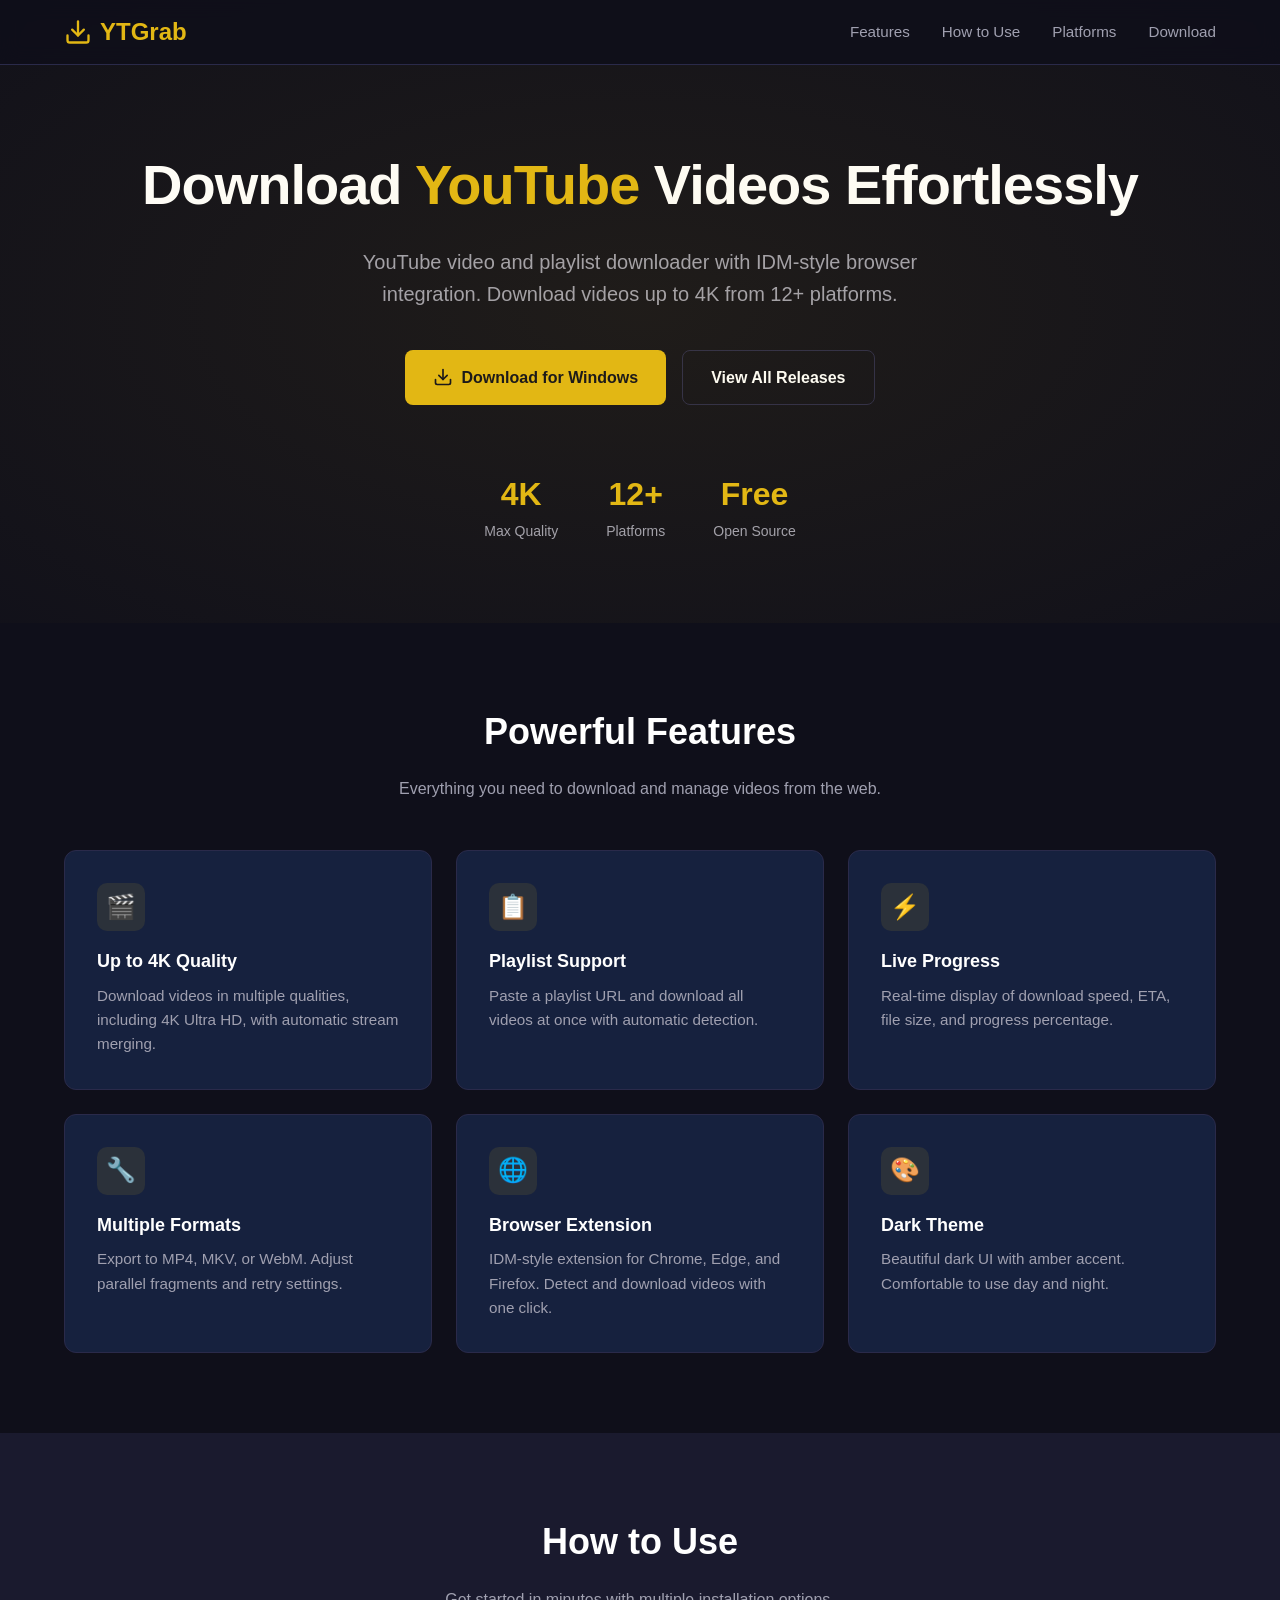
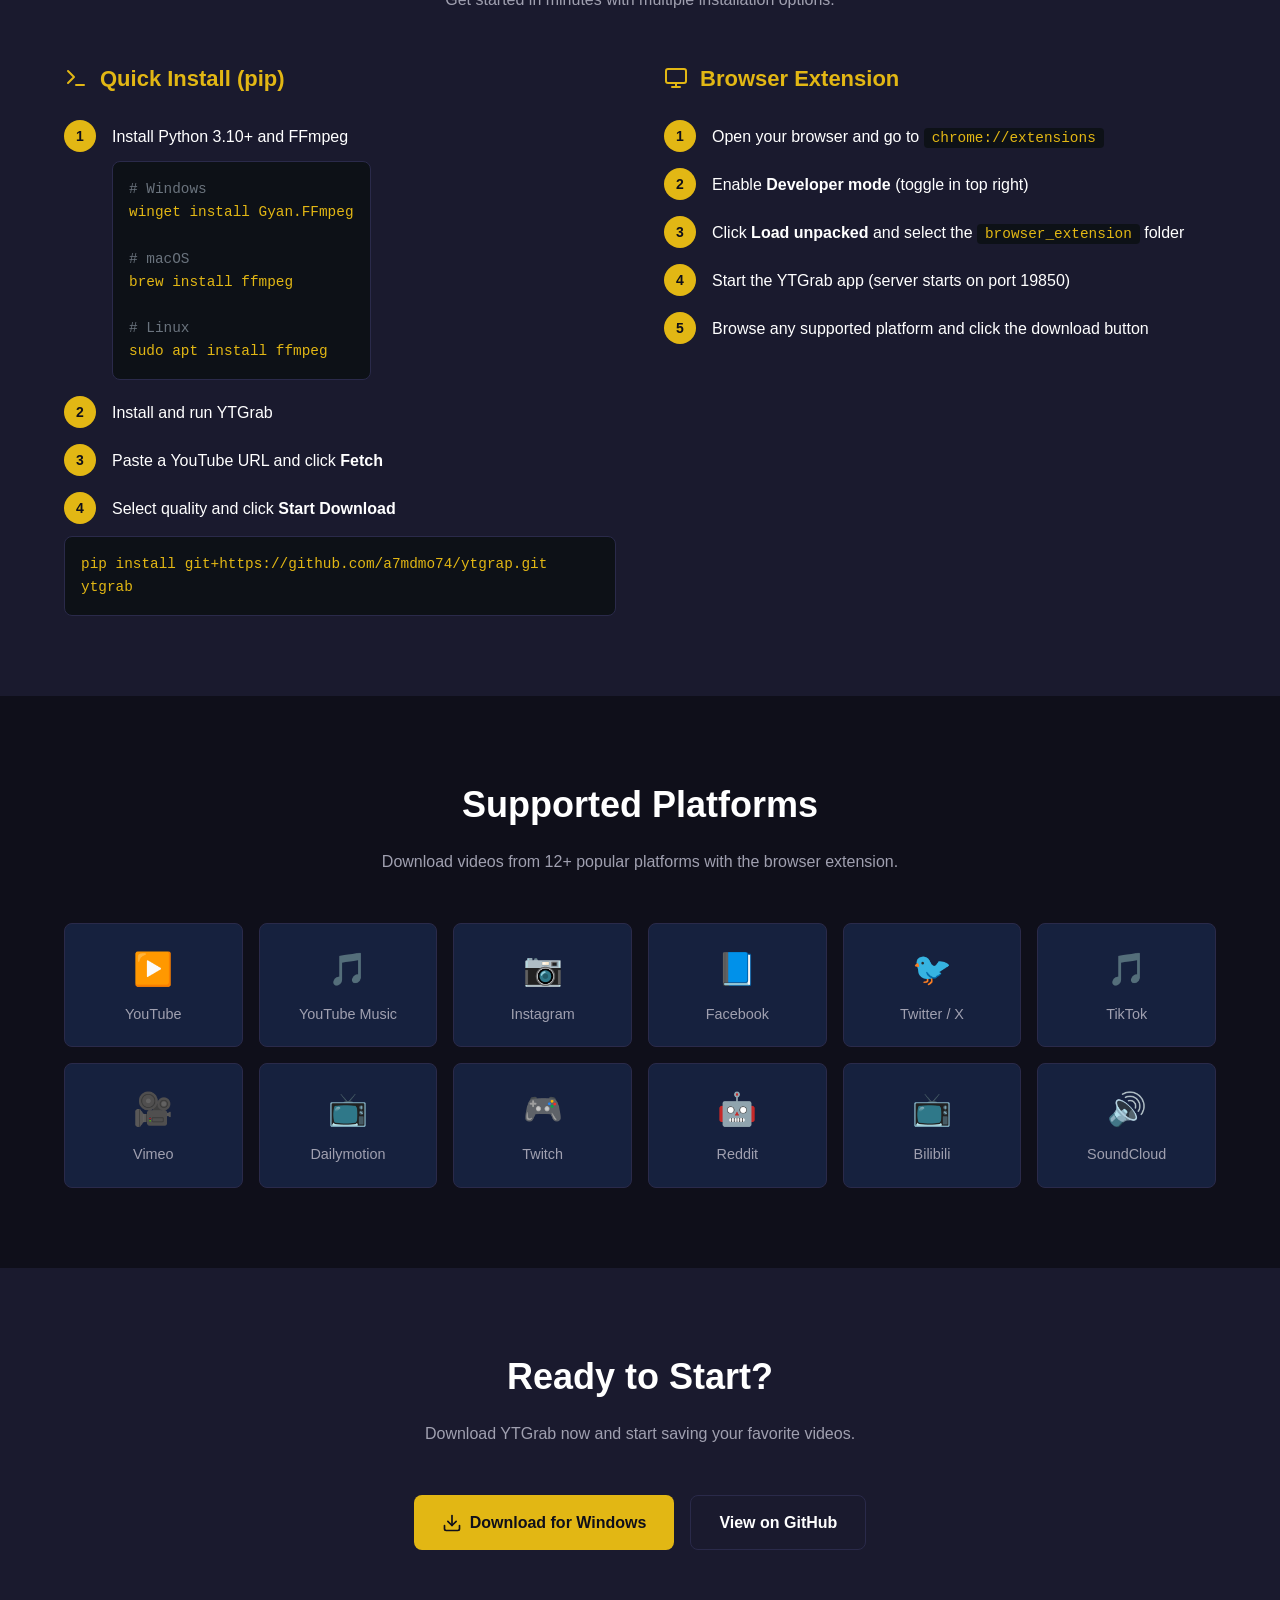
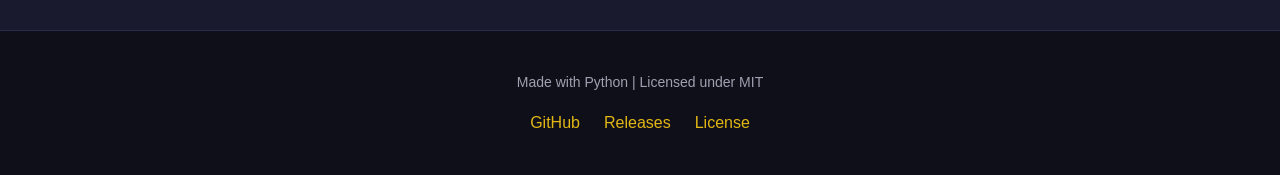
==== docs/index.html @ 1fa80301 "Add landing page for GitHub Pages" ====
<!DOCTYPE html>
<html lang="en">
<head>
    <meta charset="UTF-8">
    <meta name="viewport" content="width=device-width, initial-scale=1.0">
    <title>YTGrab - YouTube Video Downloader</title>
    <meta name="description" content="YouTube video and playlist downloader with IDM-style browser extension. Download videos up to 4K from 12+ platforms.">
    <link rel="icon" href="data:image/svg+xml,<svg xmlns='http://www.w3.org/2000/svg' viewBox='0 0 100 100'><text y='.9em' font-size='90'>⬇</text></svg>">
    <style>
        *, *::before, *::after {
            margin: 0;
            padding: 0;
            box-sizing: border-box;
        }

        :root {
            --bg-primary: #0f0f1a;
            --bg-secondary: #1a1a2e;
            --bg-card: #16213e;
            --accent: #e2b714;
            --accent-hover: #f5c842;
            --text-primary: #ffffff;
            --text-secondary: #a0a0b0;
            --code-bg: #0d1117;
            --border: #2a2a4a;
        }

        html {
            scroll-behavior: smooth;
        }

        body {
            font-family: -apple-system, BlinkMacSystemFont, 'Segoe UI', Roboto, Oxygen, Ubuntu, sans-serif;
            background-color: var(--bg-primary);
            color: var(--text-primary);
            line-height: 1.6;
        }

        a {
            color: var(--accent);
            text-decoration: none;
            transition: color 0.2s;
        }

        a:hover {
            color: var(--accent-hover);
        }

        .container {
            max-width: 1200px;
            margin: 0 auto;
            padding: 0 24px;
        }

        /* Navigation */
        nav {
            position: fixed;
            top: 0;
            left: 0;
            right: 0;
            background: rgba(15, 15, 26, 0.95);
            backdrop-filter: blur(10px);
            border-bottom: 1px solid var(--border);
            z-index: 1000;
        }

        nav .container {
            display: flex;
            align-items: center;
            justify-content: space-between;
            height: 64px;
        }

        .logo {
            font-size: 1.5rem;
            font-weight: 700;
            color: var(--accent);
            display: flex;
            align-items: center;
            gap: 8px;
        }

        .logo svg {
            width: 28px;
            height: 28px;
        }

        .nav-links {
            display: flex;
            gap: 32px;
            list-style: none;
        }

        .nav-links a {
            color: var(--text-secondary);
            font-size: 0.95rem;
            transition: color 0.2s;
        }

        .nav-links a:hover {
            color: var(--text-primary);
        }

        .hamburger {
            display: none;
            background: none;
            border: none;
            cursor: pointer;
            padding: 4px;
        }

        .hamburger span {
            display: block;
            width: 24px;
            height: 2px;
            background: var(--text-primary);
            margin: 6px 0;
            transition: 0.3s;
        }

        /* Hero */
        .hero {
            padding: 140px 0 80px;
            text-align: center;
            position: relative;
            overflow: hidden;
        }

        .hero::before {
            content: '';
            position: absolute;
            top: -50%;
            left: -50%;
            width: 200%;
            height: 200%;
            background: radial-gradient(ellipse at center, rgba(226, 183, 20, 0.08) 0%, transparent 60%);
            pointer-events: none;
        }

        .hero h1 {
            font-size: 3.5rem;
            font-weight: 800;
            margin-bottom: 16px;
            letter-spacing: -1px;
        }

        .hero h1 span {
            color: var(--accent);
        }

        .hero .tagline {
            font-size: 1.25rem;
            color: var(--text-secondary);
            max-width: 600px;
            margin: 0 auto 40px;
        }

        .hero-buttons {
            display: flex;
            gap: 16px;
            justify-content: center;
            flex-wrap: wrap;
        }

        .btn {
            display: inline-flex;
            align-items: center;
            gap: 8px;
            padding: 14px 28px;
            border-radius: 8px;
            font-size: 1rem;
            font-weight: 600;
            cursor: pointer;
            border: none;
            transition: all 0.2s;
        }

        .btn-primary {
            background: var(--accent);
            color: #0f0f1a;
        }

        .btn-primary:hover {
            background: var(--accent-hover);
            color: #0f0f1a;
            transform: translateY(-2px);
            box-shadow: 0 8px 24px rgba(226, 183, 20, 0.3);
        }

        .btn-secondary {
            background: transparent;
            color: var(--text-primary);
            border: 1px solid var(--border);
        }

        .btn-secondary:hover {
            border-color: var(--accent);
            color: var(--accent);
        }

        .hero-stats {
            display: flex;
            justify-content: center;
            gap: 48px;
            margin-top: 64px;
        }

        .stat {
            text-align: center;
        }

        .stat-value {
            font-size: 2rem;
            font-weight: 700;
            color: var(--accent);
        }

        .stat-label {
            font-size: 0.875rem;
            color: var(--text-secondary);
        }

        /* Sections */
        section {
            padding: 80px 0;
        }

        .section-title {
            font-size: 2.25rem;
            font-weight: 700;
            text-align: center;
            margin-bottom: 16px;
        }

        .section-subtitle {
            text-align: center;
            color: var(--text-secondary);
            max-width: 600px;
            margin: 0 auto 48px;
        }

        /* Features Grid */
        .features-grid {
            display: grid;
            grid-template-columns: repeat(3, 1fr);
            gap: 24px;
        }

        .feature-card {
            background: var(--bg-card);
            border: 1px solid var(--border);
            border-radius: 12px;
            padding: 32px;
            transition: all 0.3s;
        }

        .feature-card:hover {
            border-color: var(--accent);
            transform: translateY(-4px);
            box-shadow: 0 12px 32px rgba(0, 0, 0, 0.3);
        }

        .feature-icon {
            width: 48px;
            height: 48px;
            background: rgba(226, 183, 20, 0.1);
            border-radius: 10px;
            display: flex;
            align-items: center;
            justify-content: center;
            font-size: 1.5rem;
            margin-bottom: 16px;
        }

        .feature-card h3 {
            font-size: 1.125rem;
            margin-bottom: 8px;
        }

        .feature-card p {
            color: var(--text-secondary);
            font-size: 0.95rem;
        }

        /* How to Use */
        .steps {
            display: grid;
            grid-template-columns: repeat(2, 1fr);
            gap: 48px;
        }

        .step-group h3 {
            font-size: 1.375rem;
            margin-bottom: 24px;
            color: var(--accent);
            display: flex;
            align-items: center;
            gap: 12px;
        }

        .step-list {
            list-style: none;
            display: flex;
            flex-direction: column;
            gap: 16px;
        }

        .step-list li {
            display: flex;
            gap: 16px;
            align-items: flex-start;
        }

        .step-number {
            min-width: 32px;
            height: 32px;
            background: var(--accent);
            color: #0f0f1a;
            border-radius: 50%;
            display: flex;
            align-items: center;
            justify-content: center;
            font-weight: 700;
            font-size: 0.875rem;
        }

        .step-text {
            padding-top: 4px;
        }

        .step-text code {
            background: var(--code-bg);
            padding: 2px 8px;
            border-radius: 4px;
            font-size: 0.9rem;
            color: var(--accent);
        }

        .code-block {
            background: var(--code-bg);
            border: 1px solid var(--border);
            border-radius: 8px;
            padding: 16px;
            margin-top: 12px;
            font-family: 'SF Mono', 'Fira Code', monospace;
            font-size: 0.9rem;
            overflow-x: auto;
        }

        .code-block .comment {
            color: #6a737d;
        }

        .code-block .cmd {
            color: var(--accent);
        }

        /* Platforms */
        .platforms-grid {
            display: grid;
            grid-template-columns: repeat(auto-fit, minmax(160px, 1fr));
            gap: 16px;
        }

        .platform-badge {
            background: var(--bg-card);
            border: 1px solid var(--border);
            border-radius: 8px;
            padding: 20px;
            text-align: center;
            transition: all 0.2s;
        }

        .platform-badge:hover {
            border-color: var(--accent);
        }

        .platform-icon {
            font-size: 2rem;
            margin-bottom: 8px;
        }

        .platform-name {
            font-size: 0.9rem;
            color: var(--text-secondary);
        }

        /* Footer */
        footer {
            border-top: 1px solid var(--border);
            padding: 40px 0;
            text-align: center;
        }

        footer p {
            color: var(--text-secondary);
            font-size: 0.875rem;
        }

        footer .footer-links {
            display: flex;
            justify-content: center;
            gap: 24px;
            margin-top: 16px;
        }

        /* Responsive */
        @media (max-width: 768px) {
            .nav-links {
                display: none;
                position: absolute;
                top: 64px;
                left: 0;
                right: 0;
                background: var(--bg-primary);
                flex-direction: column;
                padding: 24px;
                gap: 16px;
                border-bottom: 1px solid var(--border);
            }

            .nav-links.active {
                display: flex;
            }

            .hamburger {
                display: block;
            }

            .hero h1 {
                font-size: 2.25rem;
            }

            .hero .tagline {
                font-size: 1rem;
            }

            .hero-stats {
                gap: 24px;
            }

            .stat-value {
                font-size: 1.5rem;
            }

            .features-grid {
                grid-template-columns: 1fr;
            }

            .steps {
                grid-template-columns: 1fr;
                gap: 32px;
            }

            .section-title {
                font-size: 1.75rem;
            }
        }
    </style>
</head>
<body>
    <nav>
        <div class="container">
            <a href="#" class="logo">
                <svg viewBox="0 0 24 24" fill="none" stroke="currentColor" stroke-width="2" stroke-linecap="round" stroke-linejoin="round">
                    <path d="M21 15v4a2 2 0 0 1-2 2H5a2 2 0 0 1-2-2v-4"/>
                    <polyline points="7 10 12 15 17 10"/>
                    <line x1="12" y1="15" x2="12" y2="3"/>
                </svg>
                YTGrab
            </a>
            <ul class="nav-links" id="navLinks">
                <li><a href="#features">Features</a></li>
                <li><a href="#how-to-use">How to Use</a></li>
                <li><a href="#platforms">Platforms</a></li>
                <li><a href="#download">Download</a></li>
            </ul>
            <button class="hamburger" id="hamburger" aria-label="Toggle menu">
                <span></span>
                <span></span>
                <span></span>
            </button>
        </div>
    </nav>

    <section class="hero" id="download">
        <div class="container">
            <h1>Download <span>YouTube</span> Videos Effortlessly</h1>
            <p class="tagline">YouTube video and playlist downloader with IDM-style browser integration. Download videos up to 4K from 12+ platforms.</p>
            <div class="hero-buttons">
                <a href="https://github.com/a7mdmo74/ytgrap/releases/latest/download/YTGrab.zip" class="btn btn-primary" id="downloadBtn">
                    <svg width="20" height="20" viewBox="0 0 24 24" fill="none" stroke="currentColor" stroke-width="2" stroke-linecap="round" stroke-linejoin="round">
                        <path d="M21 15v4a2 2 0 0 1-2 2H5a2 2 0 0 1-2-2v-4"/>
                        <polyline points="7 10 12 15 17 10"/>
                        <line x1="12" y1="15" x2="12" y2="3"/>
                    </svg>
                    Download for Windows
                </a>
                <a href="https://github.com/a7mdmo74/ytgrap/releases" class="btn btn-secondary">
                    View All Releases
                </a>
            </div>
            <div class="hero-stats">
                <div class="stat">
                    <div class="stat-value">4K</div>
                    <div class="stat-label">Max Quality</div>
                </div>
                <div class="stat">
                    <div class="stat-value">12+</div>
                    <div class="stat-label">Platforms</div>
                </div>
                <div class="stat">
                    <div class="stat-value">Free</div>
                    <div class="stat-label">Open Source</div>
                </div>
            </div>
        </div>
    </section>

    <section id="features">
        <div class="container">
            <h2 class="section-title">Powerful Features</h2>
            <p class="section-subtitle">Everything you need to download and manage videos from the web.</p>
            <div class="features-grid">
                <div class="feature-card">
                    <div class="feature-icon">🎬</div>
                    <h3>Up to 4K Quality</h3>
                    <p>Download videos in multiple qualities, including 4K Ultra HD, with automatic stream merging.</p>
                </div>
                <div class="feature-card">
                    <div class="feature-icon">📋</div>
                    <h3>Playlist Support</h3>
                    <p>Paste a playlist URL and download all videos at once with automatic detection.</p>
                </div>
                <div class="feature-card">
                    <div class="feature-icon">⚡</div>
                    <h3>Live Progress</h3>
                    <p>Real-time display of download speed, ETA, file size, and progress percentage.</p>
                </div>
                <div class="feature-card">
                    <div class="feature-icon">🔧</div>
                    <h3>Multiple Formats</h3>
                    <p>Export to MP4, MKV, or WebM. Adjust parallel fragments and retry settings.</p>
                </div>
                <div class="feature-card">
                    <div class="feature-icon">🌐</div>
                    <h3>Browser Extension</h3>
                    <p>IDM-style extension for Chrome, Edge, and Firefox. Detect and download videos with one click.</p>
                </div>
                <div class="feature-card">
                    <div class="feature-icon">🎨</div>
                    <h3>Dark Theme</h3>
                    <p>Beautiful dark UI with amber accent. Comfortable to use day and night.</p>
                </div>
            </div>
        </div>
    </section>

    <section id="how-to-use" style="background: var(--bg-secondary);">
        <div class="container">
            <h2 class="section-title">How to Use</h2>
            <p class="section-subtitle">Get started in minutes with multiple installation options.</p>
            <div class="steps">
                <div class="step-group">
                    <h3>
                        <svg width="24" height="24" viewBox="0 0 24 24" fill="none" stroke="currentColor" stroke-width="2" stroke-linecap="round" stroke-linejoin="round">
                            <polyline points="4 17 10 11 4 5"/>
                            <line x1="12" y1="19" x2="20" y2="19"/>
                        </svg>
                        Quick Install (pip)
                    </h3>
                    <ul class="step-list">
                        <li>
                            <span class="step-number">1</span>
                            <div class="step-text">
                                Install Python 3.10+ and FFmpeg
                                <div class="code-block">
                                    <span class="comment"># Windows</span><br>
                                    <span class="cmd">winget install Gyan.FFmpeg</span><br><br>
                                    <span class="comment"># macOS</span><br>
                                    <span class="cmd">brew install ffmpeg</span><br><br>
                                    <span class="comment"># Linux</span><br>
                                    <span class="cmd">sudo apt install ffmpeg</span>
                                </div>
                            </div>
                        </li>
                        <li>
                            <span class="step-number">2</span>
                            <div class="step-text">Install and run YTGrab</div>
                        </li>
                        <li>
                            <span class="step-number">3</span>
                            <div class="step-text">Paste a YouTube URL and click <strong>Fetch</strong></div>
                        </li>
                        <li>
                            <span class="step-number">4</span>
                            <div class="step-text">Select quality and click <strong>Start Download</strong></div>
                        </li>
                    </ul>
                    <div class="code-block">
                        <span class="cmd">pip install git+https://github.com/a7mdmo74/ytgrap.git</span><br>
                        <span class="cmd">ytgrab</span>
                    </div>
                </div>
                <div class="step-group">
                    <h3>
                        <svg width="24" height="24" viewBox="0 0 24 24" fill="none" stroke="currentColor" stroke-width="2" stroke-linecap="round" stroke-linejoin="round">
                            <rect x="2" y="3" width="20" height="14" rx="2" ry="2"/>
                            <line x1="8" y1="21" x2="16" y2="21"/>
                            <line x1="12" y1="17" x2="12" y2="21"/>
                        </svg>
                        Browser Extension
                    </h3>
                    <ul class="step-list">
                        <li>
                            <span class="step-number">1</span>
                            <div class="step-text">Open your browser and go to <code>chrome://extensions</code></div>
                        </li>
                        <li>
                            <span class="step-number">2</span>
                            <div class="step-text">Enable <strong>Developer mode</strong> (toggle in top right)</div>
                        </li>
                        <li>
                            <span class="step-number">3</span>
                            <div class="step-text">Click <strong>Load unpacked</strong> and select the <code>browser_extension</code> folder</div>
                        </li>
                        <li>
                            <span class="step-number">4</span>
                            <div class="step-text">Start the YTGrab app (server starts on port 19850)</div>
                        </li>
                        <li>
                            <span class="step-number">5</span>
                            <div class="step-text">Browse any supported platform and click the download button</div>
                        </li>
                    </ul>
                </div>
            </div>
        </div>
    </section>

    <section id="platforms">
        <div class="container">
            <h2 class="section-title">Supported Platforms</h2>
            <p class="section-subtitle">Download videos from 12+ popular platforms with the browser extension.</p>
            <div class="platforms-grid">
                <div class="platform-badge">
                    <div class="platform-icon">▶️</div>
                    <div class="platform-name">YouTube</div>
                </div>
                <div class="platform-badge">
                    <div class="platform-icon">🎵</div>
                    <div class="platform-name">YouTube Music</div>
                </div>
                <div class="platform-badge">
                    <div class="platform-icon">📷</div>
                    <div class="platform-name">Instagram</div>
                </div>
                <div class="platform-badge">
                    <div class="platform-icon">📘</div>
                    <div class="platform-name">Facebook</div>
                </div>
                <div class="platform-badge">
                    <div class="platform-icon">🐦</div>
                    <div class="platform-name">Twitter / X</div>
                </div>
                <div class="platform-badge">
                    <div class="platform-icon">🎵</div>
                    <div class="platform-name">TikTok</div>
                </div>
                <div class="platform-badge">
                    <div class="platform-icon">🎥</div>
                    <div class="platform-name">Vimeo</div>
                </div>
                <div class="platform-badge">
                    <div class="platform-icon">📺</div>
                    <div class="platform-name">Dailymotion</div>
                </div>
                <div class="platform-badge">
                    <div class="platform-icon">🎮</div>
                    <div class="platform-name">Twitch</div>
                </div>
                <div class="platform-badge">
                    <div class="platform-icon">🤖</div>
                    <div class="platform-name">Reddit</div>
                </div>
                <div class="platform-badge">
                    <div class="platform-icon">📺</div>
                    <div class="platform-name">Bilibili</div>
                </div>
                <div class="platform-badge">
                    <div class="platform-icon">🔊</div>
                    <div class="platform-name">SoundCloud</div>
                </div>
            </div>
        </div>
    </section>

    <section id="cta" style="background: var(--bg-secondary);">
        <div class="container" style="text-align: center;">
            <h2 class="section-title">Ready to Start?</h2>
            <p class="section-subtitle">Download YTGrab now and start saving your favorite videos.</p>
            <div class="hero-buttons">
                <a href="https://github.com/a7mdmo74/ytgrap/releases/latest/download/YTGrab.zip" class="btn btn-primary">
                    <svg width="20" height="20" viewBox="0 0 24 24" fill="none" stroke="currentColor" stroke-width="2" stroke-linecap="round" stroke-linejoin="round">
                        <path d="M21 15v4a2 2 0 0 1-2 2H5a2 2 0 0 1-2-2v-4"/>
                        <polyline points="7 10 12 15 17 10"/>
                        <line x1="12" y1="15" x2="12" y2="3"/>
                    </svg>
                    Download for Windows
                </a>
                <a href="https://github.com/a7mdmo74/ytgrap" class="btn btn-secondary">
                    View on GitHub
                </a>
            </div>
        </div>
    </section>

    <footer>
        <div class="container">
            <p>Made with Python | Licensed under MIT</p>
            <div class="footer-links">
                <a href="https://github.com/a7mdmo74/ytgrap">GitHub</a>
                <a href="https://github.com/a7mdmo74/ytgrap/releases">Releases</a>
                <a href="https://github.com/a7mdmo74/ytgrap/blob/main/LICENSE">License</a>
            </div>
        </div>
    </footer>

    <script>
        document.getElementById('hamburger').addEventListener('click', function() {
            document.getElementById('navLinks').classList.toggle('active');
        });

        document.querySelectorAll('.nav-links a').forEach(function(link) {
            link.addEventListener('click', function() {
                document.getElementById('navLinks').classList.remove('active');
            });
        });
    </script>
</body>
</html>
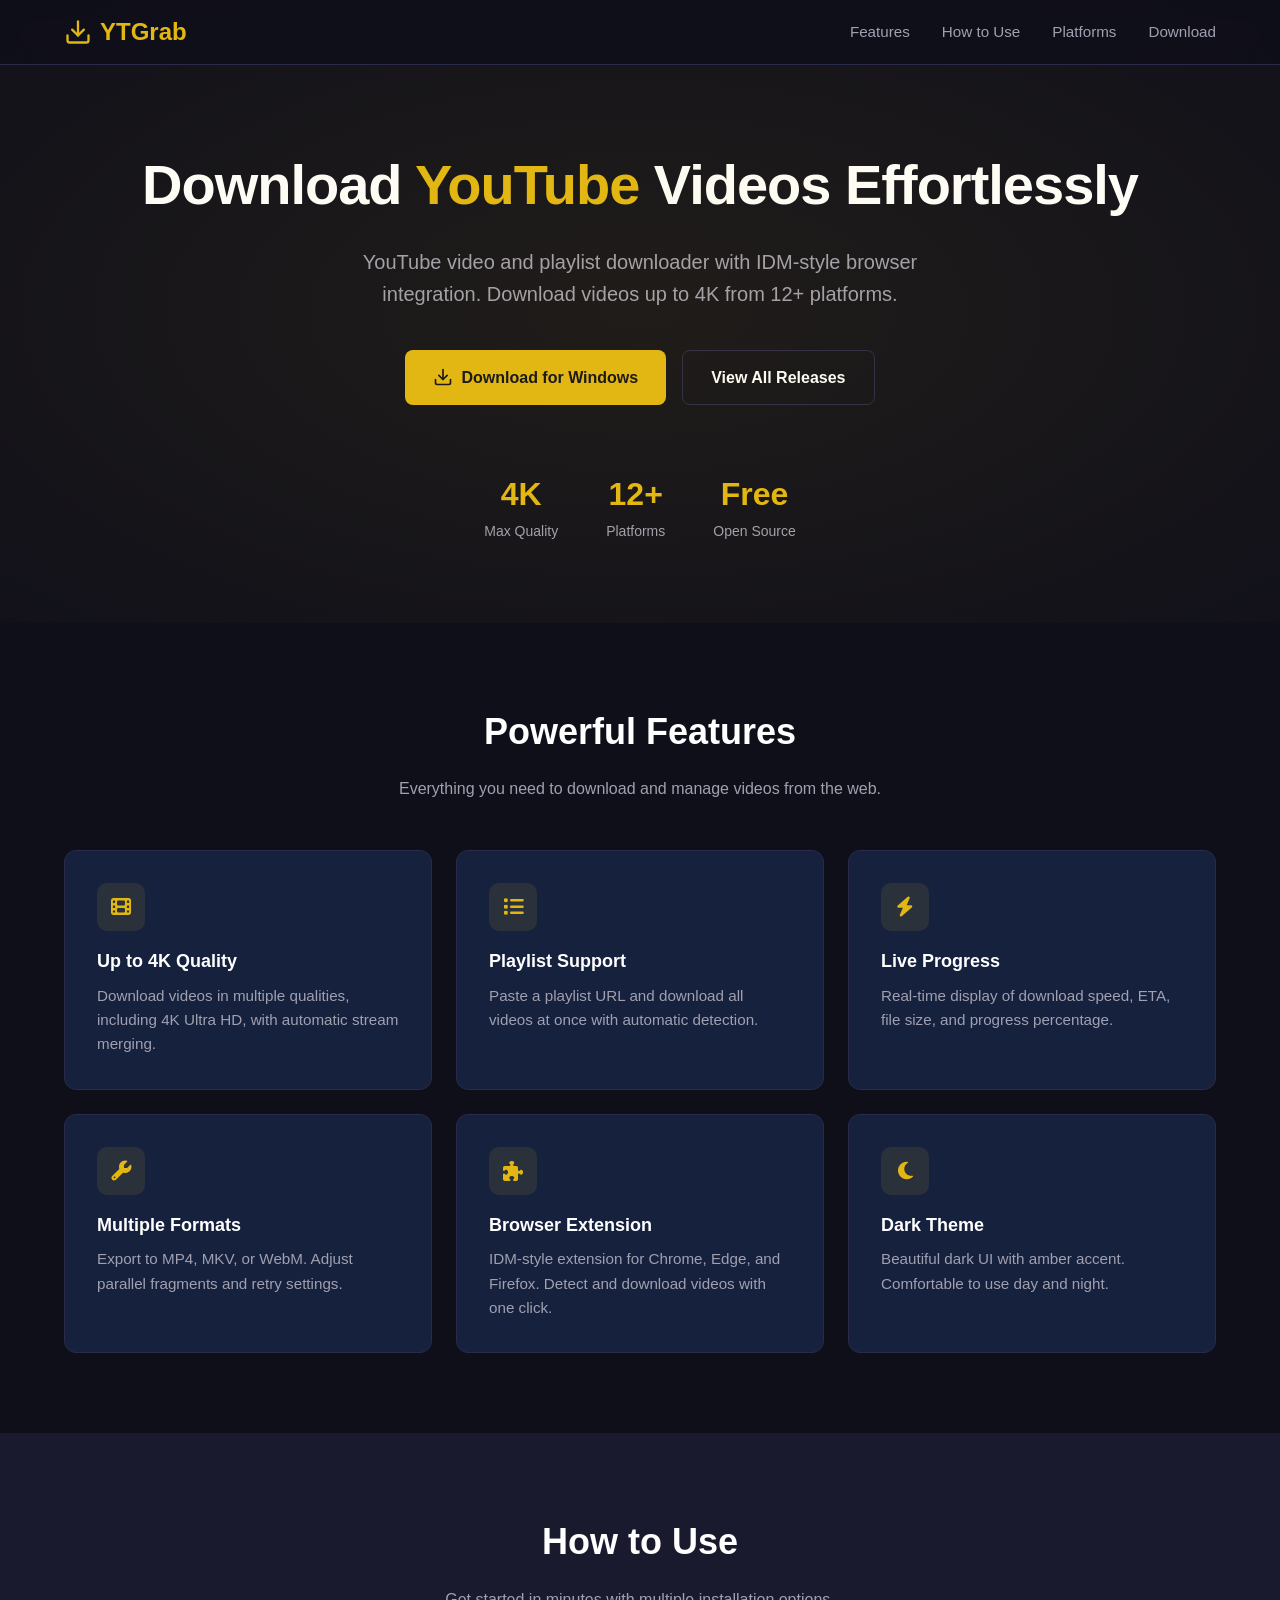
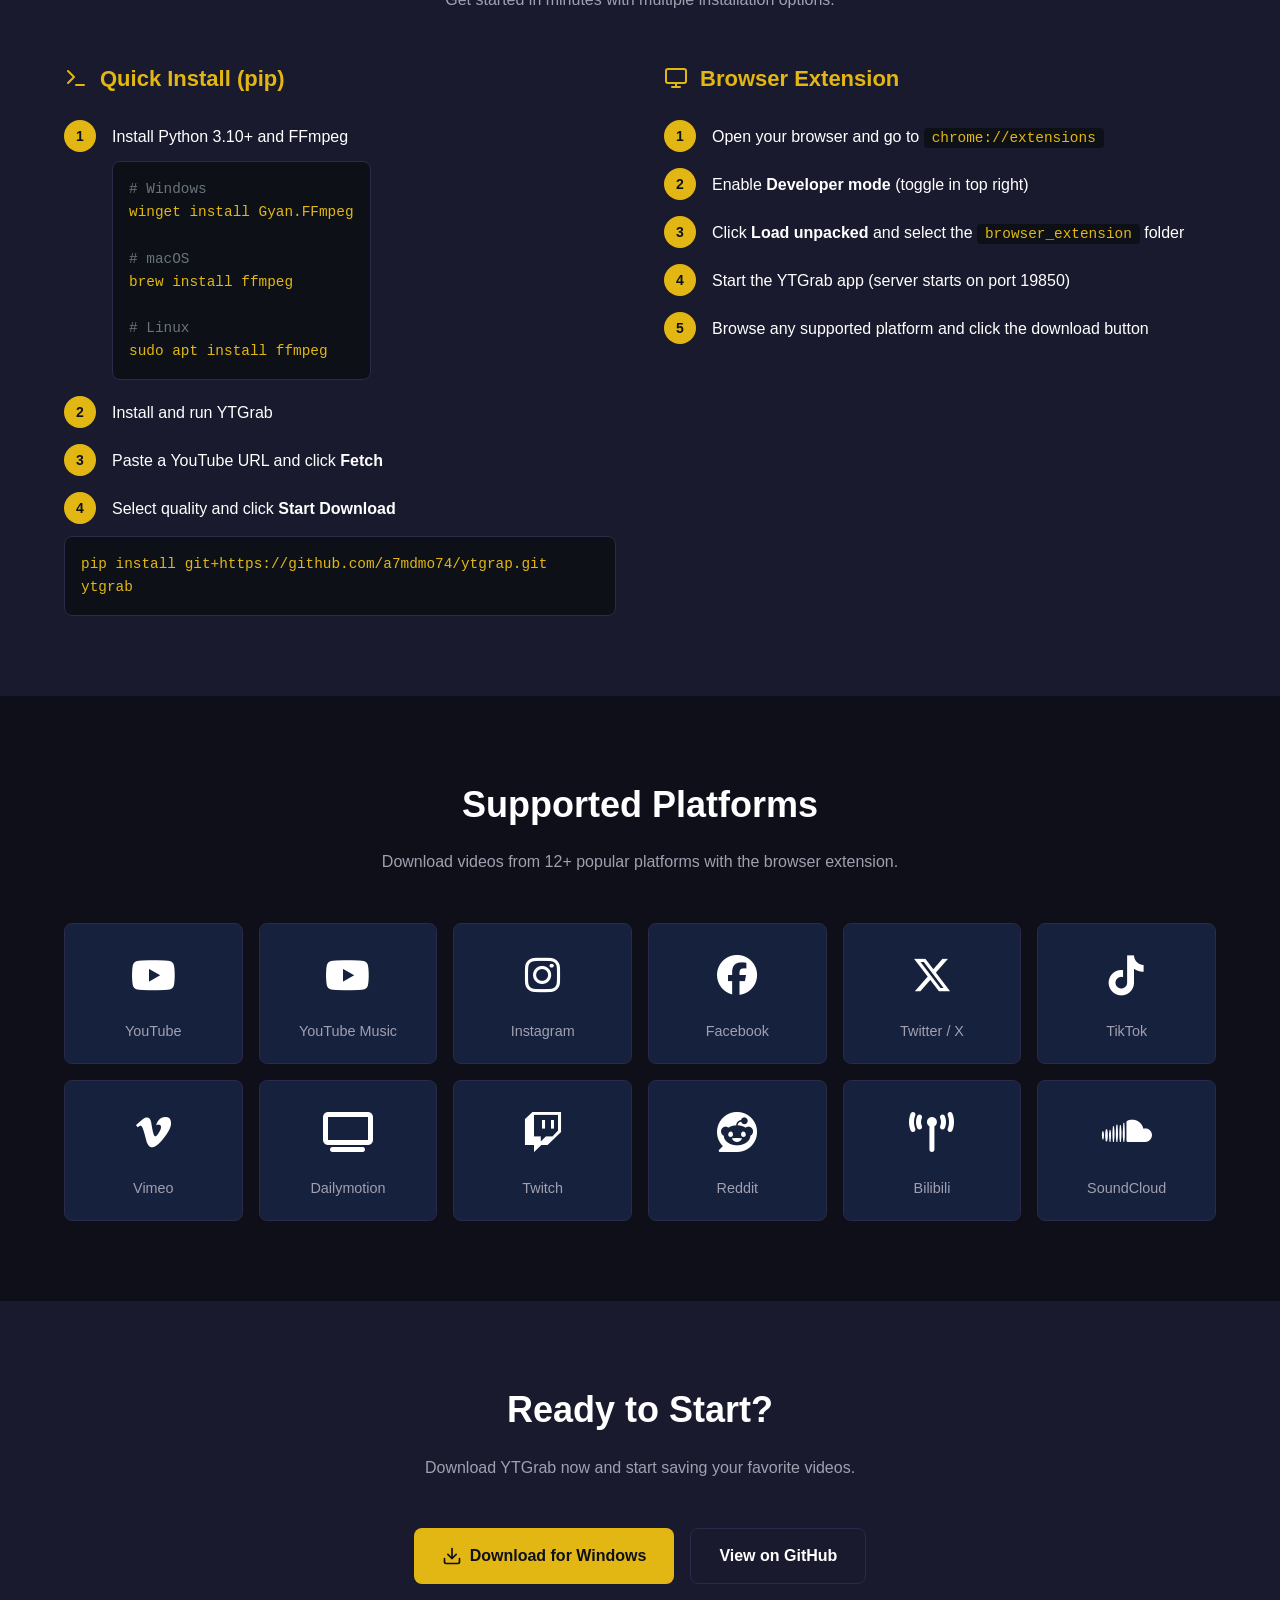
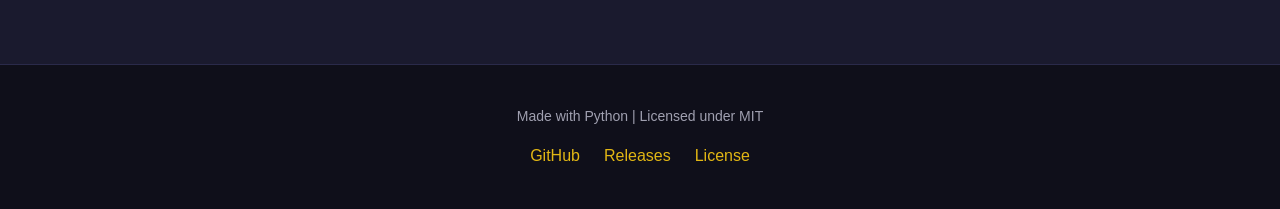
==== commit d44e21a7: "Add Font Awesome icons for professional look" ====
--- a/docs/index.html
+++ b/docs/index.html
@@ -6,6 +6,7 @@
     <title>YTGrab - YouTube Video Downloader</title>
     <meta name="description" content="YouTube video and playlist downloader with IDM-style browser extension. Download videos up to 4K from 12+ platforms.">
     <link rel="icon" href="data:image/svg+xml,<svg xmlns='http://www.w3.org/2000/svg' viewBox='0 0 100 100'><text y='.9em' font-size='90'>⬇</text></svg>">
+    <link rel="stylesheet" href="https://cdnjs.cloudflare.com/ajax/libs/font-awesome/6.5.1/css/all.min.css">
     <style>
         *, *::before, *::after {
             margin: 0;
@@ -268,8 +269,9 @@
             display: flex;
             align-items: center;
             justify-content: center;
-            font-size: 1.5rem;
+            font-size: 1.25rem;
             margin-bottom: 16px;
+            color: var(--accent);
         }
 
         .feature-card h3 {
@@ -376,8 +378,14 @@
         }
 
         .platform-icon {
-            font-size: 2rem;
-            margin-bottom: 8px;
+            font-size: 2.5rem;
+            margin-bottom: 12px;
+            color: var(--text-primary);
+            transition: color 0.2s;
+        }
+
+        .platform-badge:hover .platform-icon {
+            color: var(--accent);
         }
 
         .platform-name {
@@ -523,32 +531,32 @@
             <p class="section-subtitle">Everything you need to download and manage videos from the web.</p>
             <div class="features-grid">
                 <div class="feature-card">
-                    <div class="feature-icon">🎬</div>
+                    <div class="feature-icon"><i class="fas fa-film"></i></div>
                     <h3>Up to 4K Quality</h3>
                     <p>Download videos in multiple qualities, including 4K Ultra HD, with automatic stream merging.</p>
                 </div>
                 <div class="feature-card">
-                    <div class="feature-icon">📋</div>
+                    <div class="feature-icon"><i class="fas fa-list"></i></div>
                     <h3>Playlist Support</h3>
                     <p>Paste a playlist URL and download all videos at once with automatic detection.</p>
                 </div>
                 <div class="feature-card">
-                    <div class="feature-icon">⚡</div>
+                    <div class="feature-icon"><i class="fas fa-bolt"></i></div>
                     <h3>Live Progress</h3>
                     <p>Real-time display of download speed, ETA, file size, and progress percentage.</p>
                 </div>
                 <div class="feature-card">
-                    <div class="feature-icon">🔧</div>
+                    <div class="feature-icon"><i class="fas fa-wrench"></i></div>
                     <h3>Multiple Formats</h3>
                     <p>Export to MP4, MKV, or WebM. Adjust parallel fragments and retry settings.</p>
                 </div>
                 <div class="feature-card">
-                    <div class="feature-icon">🌐</div>
+                    <div class="feature-icon"><i class="fas fa-puzzle-piece"></i></div>
                     <h3>Browser Extension</h3>
                     <p>IDM-style extension for Chrome, Edge, and Firefox. Detect and download videos with one click.</p>
                 </div>
                 <div class="feature-card">
-                    <div class="feature-icon">🎨</div>
+                    <div class="feature-icon"><i class="fas fa-moon"></i></div>
                     <h3>Dark Theme</h3>
                     <p>Beautiful dark UI with amber accent. Comfortable to use day and night.</p>
                 </div>
@@ -644,51 +652,51 @@
             <p class="section-subtitle">Download videos from 12+ popular platforms with the browser extension.</p>
             <div class="platforms-grid">
                 <div class="platform-badge">
-                    <div class="platform-icon">▶️</div>
+                    <div class="platform-icon"><i class="fab fa-youtube"></i></div>
                     <div class="platform-name">YouTube</div>
                 </div>
                 <div class="platform-badge">
-                    <div class="platform-icon">🎵</div>
+                    <div class="platform-icon"><i class="fab fa-youtube"></i></div>
                     <div class="platform-name">YouTube Music</div>
                 </div>
                 <div class="platform-badge">
-                    <div class="platform-icon">📷</div>
+                    <div class="platform-icon"><i class="fab fa-instagram"></i></div>
                     <div class="platform-name">Instagram</div>
                 </div>
                 <div class="platform-badge">
-                    <div class="platform-icon">📘</div>
+                    <div class="platform-icon"><i class="fab fa-facebook"></i></div>
                     <div class="platform-name">Facebook</div>
                 </div>
                 <div class="platform-badge">
-                    <div class="platform-icon">🐦</div>
+                    <div class="platform-icon"><i class="fab fa-x-twitter"></i></div>
                     <div class="platform-name">Twitter / X</div>
                 </div>
                 <div class="platform-badge">
-                    <div class="platform-icon">🎵</div>
+                    <div class="platform-icon"><i class="fab fa-tiktok"></i></div>
                     <div class="platform-name">TikTok</div>
                 </div>
                 <div class="platform-badge">
-                    <div class="platform-icon">🎥</div>
+                    <div class="platform-icon"><i class="fab fa-vimeo-v"></i></div>
                     <div class="platform-name">Vimeo</div>
                 </div>
                 <div class="platform-badge">
-                    <div class="platform-icon">📺</div>
+                    <div class="platform-icon"><i class="fas fa-tv"></i></div>
                     <div class="platform-name">Dailymotion</div>
                 </div>
                 <div class="platform-badge">
-                    <div class="platform-icon">🎮</div>
+                    <div class="platform-icon"><i class="fab fa-twitch"></i></div>
                     <div class="platform-name">Twitch</div>
                 </div>
                 <div class="platform-badge">
-                    <div class="platform-icon">🤖</div>
+                    <div class="platform-icon"><i class="fab fa-reddit"></i></div>
                     <div class="platform-name">Reddit</div>
                 </div>
                 <div class="platform-badge">
-                    <div class="platform-icon">📺</div>
+                    <div class="platform-icon"><i class="fas fa-tower-broadcast"></i></div>
                     <div class="platform-name">Bilibili</div>
                 </div>
                 <div class="platform-badge">
-                    <div class="platform-icon">🔊</div>
+                    <div class="platform-icon"><i class="fab fa-soundcloud"></i></div>
                     <div class="platform-name">SoundCloud</div>
                 </div>
             </div>
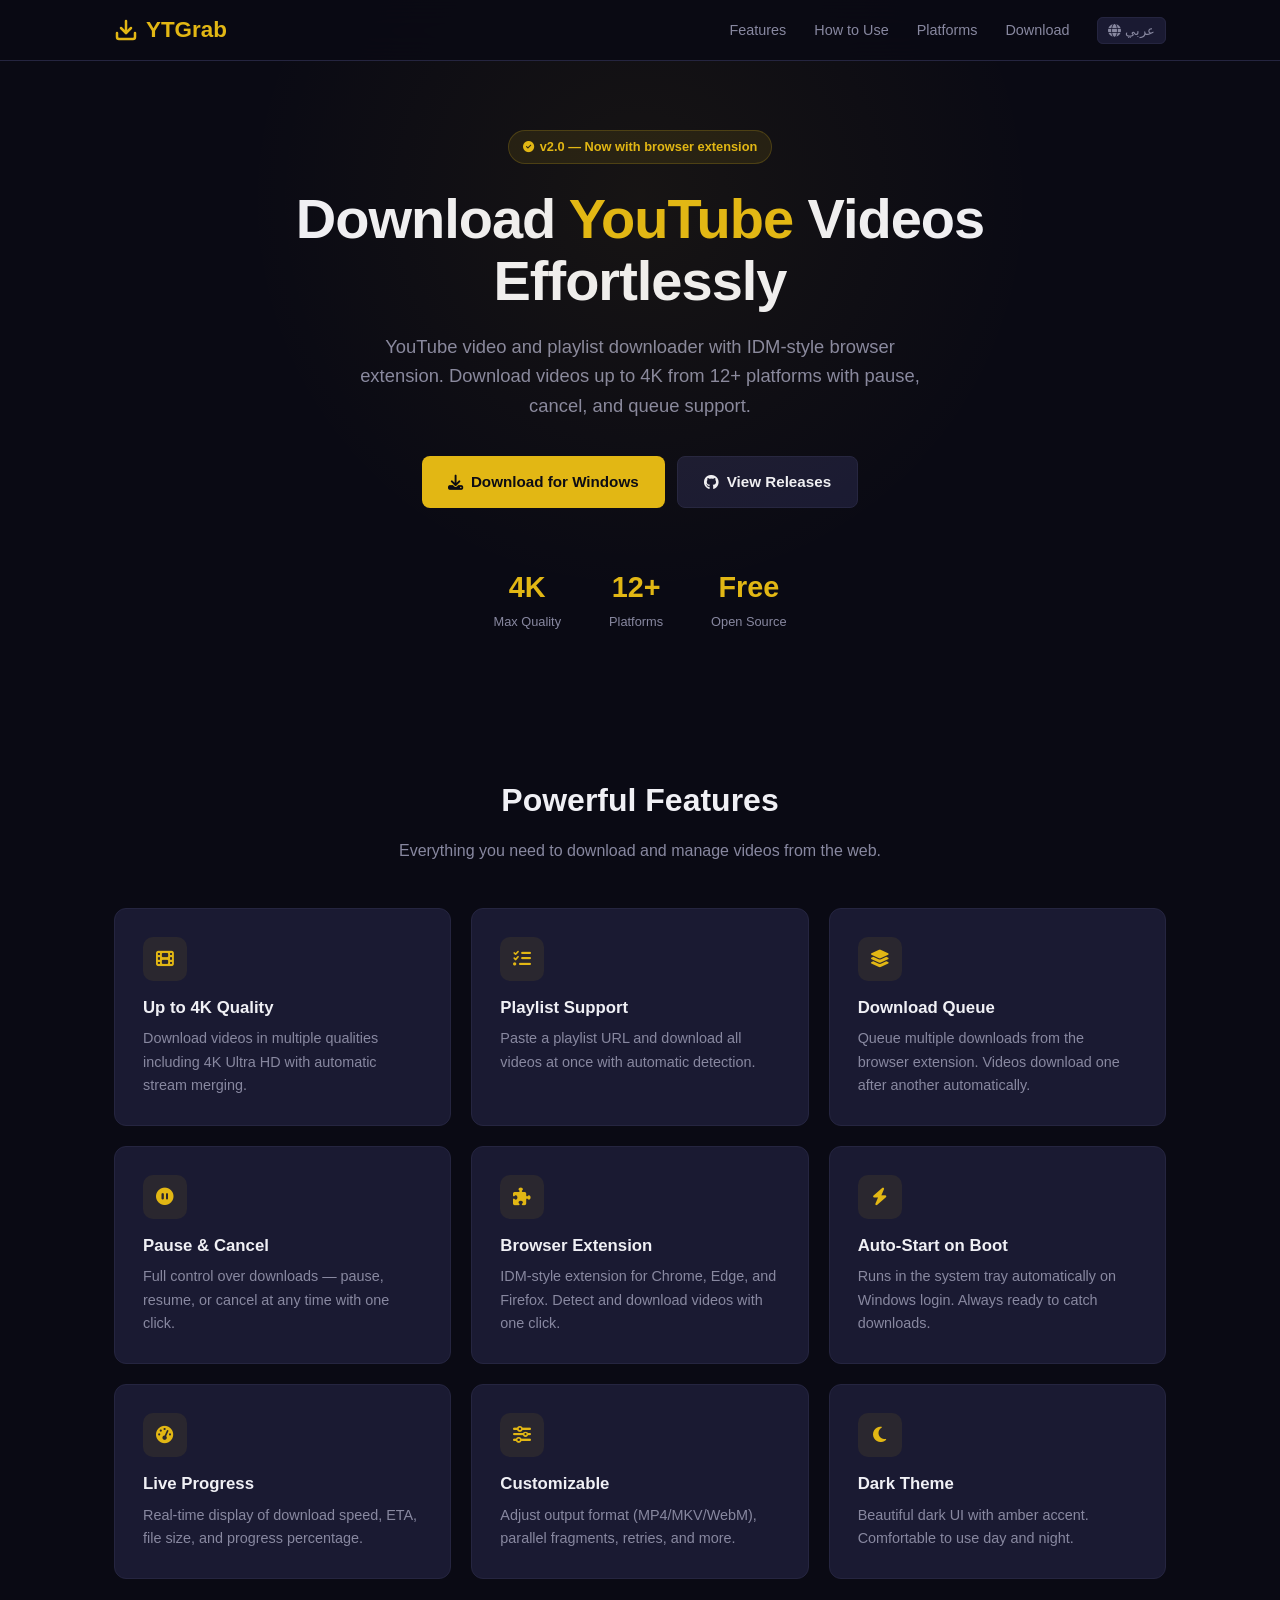
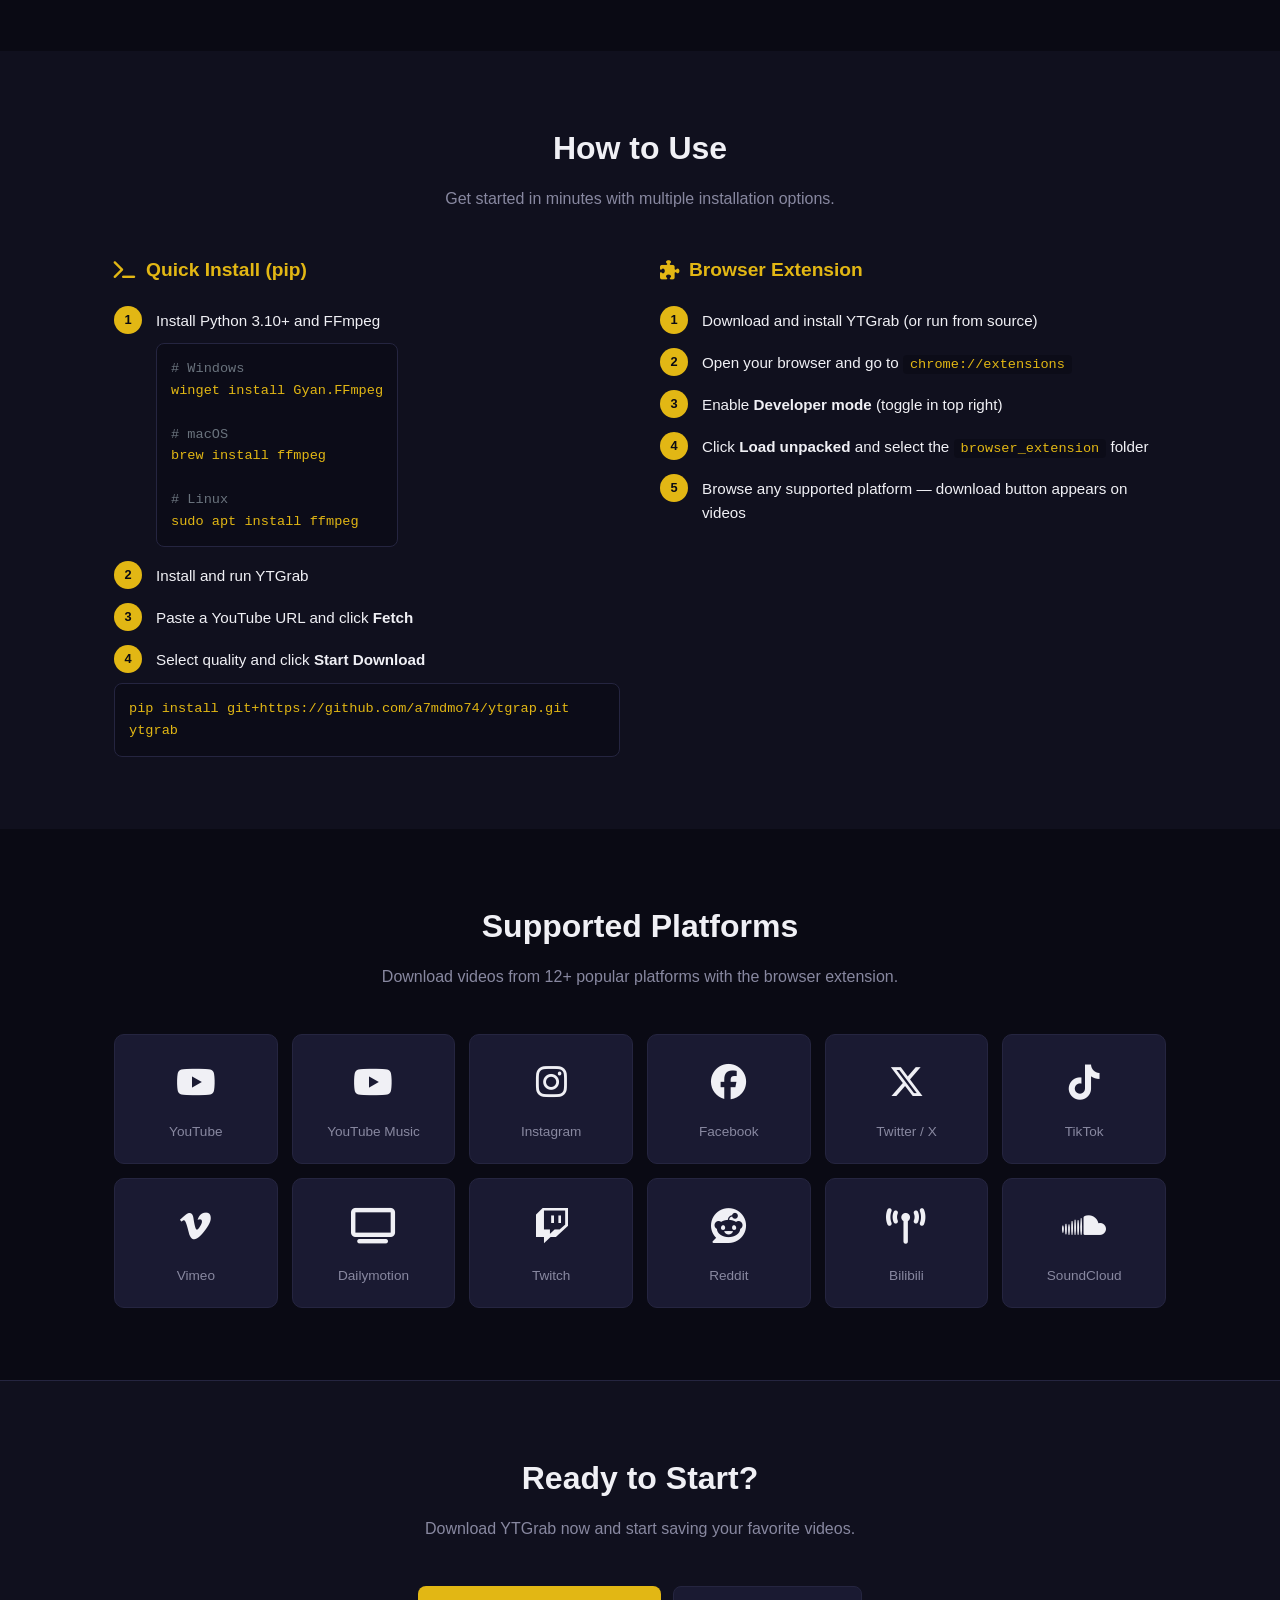
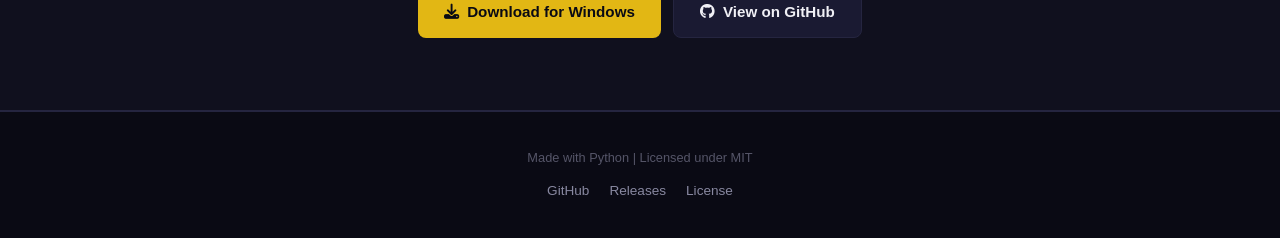
==== commit eccb790e: "Update landing pages: full SEO (schema.org, Open Graph, Twitter Cards, canonical, keywords), ARIA ac" ====
--- a/docs/index.html
+++ b/docs/index.html
@@ -3,725 +3,331 @@
 <head>
     <meta charset="UTF-8">
     <meta name="viewport" content="width=device-width, initial-scale=1.0">
-    <title>YTGrab - YouTube Video Downloader</title>
-    <meta name="description" content="YouTube video and playlist downloader with IDM-style browser extension. Download videos up to 4K from 12+ platforms.">
-    <link rel="icon" href="data:image/svg+xml,<svg xmlns='http://www.w3.org/2000/svg' viewBox='0 0 100 100'><text y='.9em' font-size='90'>⬇</text></svg>">
+    <title>YTGrab - Free YouTube Video Downloader | 4K, Playlists, 12+ Platforms</title>
+    <meta name="description" content="Free YouTube video and playlist downloader with IDM-style browser extension. Download videos up to 4K from YouTube, Instagram, TikTok, Facebook, Twitter and 12+ platforms. Supports pause, resume, cancel, and download queue.">
+    <meta name="keywords" content="youtube downloader, video downloader, youtube to mp4, download youtube videos, playlist downloader, 4k video downloader, free video downloader, browser extension downloader, IDM alternative, ytgrab">
+    <meta name="author" content="Ahmed Amer">
+    <meta name="robots" content="index, follow, max-image-preview:large, max-snippet:-1">
+    <link rel="canonical" href="https://a7mdmo74.github.io/ytgrap/">
+
+    <!-- Open Graph -->
+    <meta property="og:type" content="website">
+    <meta property="og:url" content="https://a7mdmo74.github.io/ytgrap/">
+    <meta property="og:title" content="YTGrab - Free YouTube Video Downloader | 4K, Playlists, 12+ Platforms">
+    <meta property="og:description" content="Free YouTube video and playlist downloader with IDM-style browser extension. Download videos up to 4K from 12+ platforms.">
+    <meta property="og:site_name" content="YTGrab">
+    <meta property="og:locale" content="en_US">
+
+    <!-- Twitter Card -->
+    <meta name="twitter:card" content="summary_large_image">
+    <meta name="twitter:title" content="YTGrab - Free YouTube Video Downloader">
+    <meta name="twitter:description" content="Free YouTube video and playlist downloader with IDM-style browser extension. Download videos up to 4K from 12+ platforms.">
+
+    <!-- Favicon -->
+    <link rel="icon" type="image/svg+xml" href="data:image/svg+xml,<svg xmlns='http://www.w3.org/2000/svg' viewBox='0 0 100 100'><text y='.9em' font-size='90'>⬇</text></svg>">
     <link rel="stylesheet" href="https://cdnjs.cloudflare.com/ajax/libs/font-awesome/6.5.1/css/all.min.css">
+
+    <!-- Structured Data -->
+    <script type="application/ld+json">
+    {
+        "@context": "https://schema.org",
+        "@type": "SoftwareApplication",
+        "name": "YTGrab",
+        "operatingSystem": "Windows, macOS, Linux",
+        "applicationCategory": "MultimediaApplication",
+        "offers": {
+            "@type": "Offer",
+            "price": "0",
+            "priceCurrency": "USD"
+        },
+        "description": "Free YouTube video and playlist downloader with IDM-style browser extension. Download videos up to 4K from 12+ platforms.",
+        "softwareVersion": "2.0.0",
+        "fileSize": "11MB",
+        "screenshot": "https://a7mdmo74.github.io/ytgrap/og-image.png",
+        "downloadUrl": "https://github.com/a7mdmo74/ytgrap/releases/latest",
+        "operatingSystem": "Windows 10/11, macOS, Linux",
+        "author": {
+            "@type": "Person",
+            "name": "Ahmed Amer"
+        }
+    }
+    </script>
+
     <style>
-        *, *::before, *::after {
-            margin: 0;
-            padding: 0;
-            box-sizing: border-box;
-        }
-
+        *, *::before, *::after { margin: 0; padding: 0; box-sizing: border-box; }
         :root {
-            --bg-primary: #0f0f1a;
-            --bg-secondary: #1a1a2e;
-            --bg-card: #16213e;
-            --accent: #e2b714;
-            --accent-hover: #f5c842;
-            --text-primary: #ffffff;
-            --text-secondary: #a0a0b0;
-            --code-bg: #0d1117;
-            --border: #2a2a4a;
-        }
-
-        html {
-            scroll-behavior: smooth;
-        }
-
-        body {
-            font-family: -apple-system, BlinkMacSystemFont, 'Segoe UI', Roboto, Oxygen, Ubuntu, sans-serif;
-            background-color: var(--bg-primary);
-            color: var(--text-primary);
-            line-height: 1.6;
-        }
-
-        a {
-            color: var(--accent);
-            text-decoration: none;
-            transition: color 0.2s;
-        }
-
-        a:hover {
-            color: var(--accent-hover);
-        }
-
-        .container {
-            max-width: 1200px;
-            margin: 0 auto;
-            padding: 0 24px;
-        }
-
-        /* Navigation */
-        nav {
-            position: fixed;
-            top: 0;
-            left: 0;
-            right: 0;
-            background: rgba(15, 15, 26, 0.95);
-            backdrop-filter: blur(10px);
-            border-bottom: 1px solid var(--border);
-            z-index: 1000;
-        }
-
-        nav .container {
-            display: flex;
-            align-items: center;
-            justify-content: space-between;
-            height: 64px;
-        }
-
-        .logo {
-            font-size: 1.5rem;
-            font-weight: 700;
-            color: var(--accent);
-            display: flex;
-            align-items: center;
-            gap: 8px;
-        }
-
-        .logo svg {
-            width: 28px;
-            height: 28px;
-        }
-
-        .nav-links {
-            display: flex;
-            gap: 32px;
-            list-style: none;
-        }
-
-        .nav-links a {
-            color: var(--text-secondary);
-            font-size: 0.95rem;
-            transition: color 0.2s;
-        }
-
-        .nav-links a:hover {
-            color: var(--text-primary);
-        }
-
-        .hamburger {
-            display: none;
-            background: none;
-            border: none;
-            cursor: pointer;
-            padding: 4px;
-        }
-
-        .hamburger span {
-            display: block;
-            width: 24px;
-            height: 2px;
-            background: var(--text-primary);
-            margin: 6px 0;
-            transition: 0.3s;
-        }
-
-        /* Hero */
-        .hero {
-            padding: 140px 0 80px;
-            text-align: center;
-            position: relative;
-            overflow: hidden;
-        }
-
-        .hero::before {
-            content: '';
-            position: absolute;
-            top: -50%;
-            left: -50%;
-            width: 200%;
-            height: 200%;
-            background: radial-gradient(ellipse at center, rgba(226, 183, 20, 0.08) 0%, transparent 60%);
-            pointer-events: none;
-        }
-
-        .hero h1 {
-            font-size: 3.5rem;
-            font-weight: 800;
-            margin-bottom: 16px;
-            letter-spacing: -1px;
-        }
-
-        .hero h1 span {
-            color: var(--accent);
-        }
-
-        .hero .tagline {
-            font-size: 1.25rem;
-            color: var(--text-secondary);
-            max-width: 600px;
-            margin: 0 auto 40px;
-        }
-
-        .hero-buttons {
-            display: flex;
-            gap: 16px;
-            justify-content: center;
-            flex-wrap: wrap;
-        }
-
-        .btn {
-            display: inline-flex;
-            align-items: center;
-            gap: 8px;
-            padding: 14px 28px;
-            border-radius: 8px;
-            font-size: 1rem;
-            font-weight: 600;
-            cursor: pointer;
-            border: none;
-            transition: all 0.2s;
-        }
-
-        .btn-primary {
-            background: var(--accent);
-            color: #0f0f1a;
-        }
-
-        .btn-primary:hover {
-            background: var(--accent-hover);
-            color: #0f0f1a;
-            transform: translateY(-2px);
-            box-shadow: 0 8px 24px rgba(226, 183, 20, 0.3);
-        }
-
-        .btn-secondary {
-            background: transparent;
-            color: var(--text-primary);
-            border: 1px solid var(--border);
-        }
-
-        .btn-secondary:hover {
-            border-color: var(--accent);
-            color: var(--accent);
-        }
-
-        .hero-stats {
-            display: flex;
-            justify-content: center;
-            gap: 48px;
-            margin-top: 64px;
-        }
-
-        .stat {
-            text-align: center;
-        }
-
-        .stat-value {
-            font-size: 2rem;
-            font-weight: 700;
-            color: var(--accent);
-        }
-
-        .stat-label {
-            font-size: 0.875rem;
-            color: var(--text-secondary);
-        }
-
-        /* Sections */
-        section {
-            padding: 80px 0;
-        }
-
-        .section-title {
-            font-size: 2.25rem;
-            font-weight: 700;
-            text-align: center;
-            margin-bottom: 16px;
-        }
-
-        .section-subtitle {
-            text-align: center;
-            color: var(--text-secondary);
-            max-width: 600px;
-            margin: 0 auto 48px;
-        }
-
-        /* Features Grid */
-        .features-grid {
-            display: grid;
-            grid-template-columns: repeat(3, 1fr);
-            gap: 24px;
-        }
-
-        .feature-card {
-            background: var(--bg-card);
-            border: 1px solid var(--border);
-            border-radius: 12px;
-            padding: 32px;
-            transition: all 0.3s;
-        }
-
-        .feature-card:hover {
-            border-color: var(--accent);
-            transform: translateY(-4px);
-            box-shadow: 0 12px 32px rgba(0, 0, 0, 0.3);
-        }
-
-        .feature-icon {
-            width: 48px;
-            height: 48px;
-            background: rgba(226, 183, 20, 0.1);
-            border-radius: 10px;
-            display: flex;
-            align-items: center;
-            justify-content: center;
-            font-size: 1.25rem;
-            margin-bottom: 16px;
-            color: var(--accent);
-        }
-
-        .feature-card h3 {
-            font-size: 1.125rem;
-            margin-bottom: 8px;
-        }
-
-        .feature-card p {
-            color: var(--text-secondary);
-            font-size: 0.95rem;
-        }
-
-        /* How to Use */
-        .steps {
-            display: grid;
-            grid-template-columns: repeat(2, 1fr);
-            gap: 48px;
-        }
-
-        .step-group h3 {
-            font-size: 1.375rem;
-            margin-bottom: 24px;
-            color: var(--accent);
-            display: flex;
-            align-items: center;
-            gap: 12px;
-        }
-
-        .step-list {
-            list-style: none;
-            display: flex;
-            flex-direction: column;
-            gap: 16px;
-        }
-
-        .step-list li {
-            display: flex;
-            gap: 16px;
-            align-items: flex-start;
-        }
-
-        .step-number {
-            min-width: 32px;
-            height: 32px;
-            background: var(--accent);
-            color: #0f0f1a;
-            border-radius: 50%;
-            display: flex;
-            align-items: center;
-            justify-content: center;
-            font-weight: 700;
-            font-size: 0.875rem;
-        }
-
-        .step-text {
-            padding-top: 4px;
-        }
-
-        .step-text code {
-            background: var(--code-bg);
-            padding: 2px 8px;
-            border-radius: 4px;
-            font-size: 0.9rem;
-            color: var(--accent);
-        }
-
-        .code-block {
-            background: var(--code-bg);
-            border: 1px solid var(--border);
-            border-radius: 8px;
-            padding: 16px;
-            margin-top: 12px;
-            font-family: 'SF Mono', 'Fira Code', monospace;
-            font-size: 0.9rem;
-            overflow-x: auto;
-        }
-
-        .code-block .comment {
-            color: #6a737d;
-        }
-
-        .code-block .cmd {
-            color: var(--accent);
-        }
-
-        /* Platforms */
-        .platforms-grid {
-            display: grid;
-            grid-template-columns: repeat(auto-fit, minmax(160px, 1fr));
-            gap: 16px;
-        }
-
-        .platform-badge {
-            background: var(--bg-card);
-            border: 1px solid var(--border);
-            border-radius: 8px;
-            padding: 20px;
-            text-align: center;
-            transition: all 0.2s;
-        }
-
-        .platform-badge:hover {
-            border-color: var(--accent);
-        }
-
-        .platform-icon {
-            font-size: 2.5rem;
-            margin-bottom: 12px;
-            color: var(--text-primary);
-            transition: color 0.2s;
-        }
-
-        .platform-badge:hover .platform-icon {
-            color: var(--accent);
-        }
-
-        .platform-name {
-            font-size: 0.9rem;
-            color: var(--text-secondary);
-        }
-
-        /* Footer */
-        footer {
-            border-top: 1px solid var(--border);
-            padding: 40px 0;
-            text-align: center;
-        }
-
-        footer p {
-            color: var(--text-secondary);
-            font-size: 0.875rem;
-        }
-
-        footer .footer-links {
-            display: flex;
-            justify-content: center;
-            gap: 24px;
-            margin-top: 16px;
-        }
-
-        /* Responsive */
+            --bg: #0a0a14; --bg2: #10101e; --bg3: #161628; --card: #1a1a32;
+            --accent: #e2b714; --accent2: #f5c842;
+            --text: #f0f0f5; --dim: #8888a0; --muted: #555568;
+            --border: #252540; --code: #0c0c18;
+        }
+        html { scroll-behavior: smooth; }
+        body { font-family: -apple-system, BlinkMacSystemFont, 'Segoe UI', Roboto, sans-serif; background: var(--bg); color: var(--text); line-height: 1.6; overflow-x: hidden; }
+        a { color: var(--accent); text-decoration: none; transition: 0.2s; }
+        a:hover { color: var(--accent2); }
+        .container { max-width: 1100px; margin: 0 auto; padding: 0 24px; }
+
+        nav { position: fixed; top: 0; left: 0; right: 0; background: rgba(10,10,20,0.92); backdrop-filter: blur(16px); border-bottom: 1px solid var(--border); z-index: 100; }
+        nav .container { display: flex; align-items: center; justify-content: space-between; height: 60px; }
+        .logo { font-size: 1.4rem; font-weight: 800; color: var(--accent); display: flex; align-items: center; gap: 8px; }
+        .logo svg { width: 24px; height: 24px; }
+        .nav-links { display: flex; gap: 28px; list-style: none; align-items: center; }
+        .nav-links a { color: var(--dim); font-size: 0.9rem; font-weight: 500; }
+        .nav-links a:hover { color: var(--text); }
+        .lang-switch { background: var(--card); padding: 5px 10px; border-radius: 6px; border: 1px solid var(--border); font-size: 0.8rem !important; }
+        .lang-switch:hover { border-color: var(--accent); color: var(--accent) !important; }
+        .hamburger { display: none; background: none; border: none; cursor: pointer; padding: 4px; }
+        .hamburger span { display: block; width: 22px; height: 2px; background: var(--text); margin: 5px 0; transition: 0.3s; }
+
+        .hero { padding: 130px 0 70px; text-align: center; position: relative; }
+        .hero::before { content: ''; position: absolute; top: -200px; left: 50%; transform: translateX(-50%); width: 800px; height: 800px; background: radial-gradient(circle, rgba(226,183,20,0.06) 0%, transparent 70%); pointer-events: none; }
+        .badge { display: inline-flex; align-items: center; gap: 6px; background: rgba(226,183,20,0.1); border: 1px solid rgba(226,183,20,0.2); color: var(--accent); font-size: 0.8rem; font-weight: 600; padding: 6px 14px; border-radius: 999px; margin-bottom: 24px; }
+        .badge i { font-size: 0.7rem; }
+        .hero h1 { font-size: 3.5rem; font-weight: 800; margin-bottom: 20px; letter-spacing: -1px; line-height: 1.1; }
+        .hero h1 span { color: var(--accent); }
+        .hero .tagline { font-size: 1.15rem; color: var(--dim); max-width: 560px; margin: 0 auto 36px; }
+        .hero-buttons { display: flex; gap: 12px; justify-content: center; flex-wrap: wrap; }
+        .btn { display: inline-flex; align-items: center; gap: 8px; padding: 13px 26px; border-radius: 8px; font-size: 0.95rem; font-weight: 600; cursor: pointer; border: none; transition: 0.2s; }
+        .btn-primary { background: var(--accent); color: #0a0a14; }
+        .btn-primary:hover { background: var(--accent2); color: #0a0a14; transform: translateY(-2px); box-shadow: 0 8px 24px rgba(226,183,20,0.25); }
+        .btn-secondary { background: var(--card); color: var(--text); border: 1px solid var(--border); }
+        .btn-secondary:hover { border-color: var(--accent); color: var(--accent); }
+        .hero-stats { display: flex; justify-content: center; gap: 48px; margin-top: 56px; }
+        .stat-value { font-size: 1.8rem; font-weight: 800; color: var(--accent); }
+        .stat-label { font-size: 0.8rem; color: var(--dim); margin-top: 2px; }
+
+        section { padding: 72px 0; }
+        .section-title { font-size: 2rem; font-weight: 700; text-align: center; margin-bottom: 12px; }
+        .section-subtitle { text-align: center; color: var(--dim); max-width: 520px; margin: 0 auto 44px; font-size: 1rem; }
+
+        .features-grid { display: grid; grid-template-columns: repeat(3, 1fr); gap: 20px; }
+        .feature-card { background: var(--card); border: 1px solid var(--border); border-radius: 12px; padding: 28px; transition: 0.3s; }
+        .feature-card:hover { border-color: var(--accent); transform: translateY(-3px); box-shadow: 0 12px 32px rgba(0,0,0,0.3); }
+        .feature-icon { width: 44px; height: 44px; background: rgba(226,183,20,0.08); border-radius: 10px; display: flex; align-items: center; justify-content: center; font-size: 1.1rem; margin-bottom: 14px; color: var(--accent); }
+        .feature-card h3 { font-size: 1.05rem; margin-bottom: 6px; }
+        .feature-card p { color: var(--dim); font-size: 0.9rem; }
+
+        .steps { display: grid; grid-template-columns: repeat(2, 1fr); gap: 40px; }
+        .step-group h3 { font-size: 1.2rem; margin-bottom: 20px; color: var(--accent); display: flex; align-items: center; gap: 10px; }
+        .step-list { list-style: none; display: flex; flex-direction: column; gap: 14px; }
+        .step-list li { display: flex; gap: 14px; align-items: flex-start; }
+        .step-number { min-width: 28px; height: 28px; background: var(--accent); color: #0a0a14; border-radius: 50%; display: flex; align-items: center; justify-content: center; font-weight: 700; font-size: 0.8rem; flex-shrink: 0; }
+        .step-text { padding-top: 3px; font-size: 0.95rem; }
+        .step-text code { background: var(--code); padding: 2px 7px; border-radius: 4px; font-size: 0.85rem; color: var(--accent); }
+        .code-block { background: var(--code); border: 1px solid var(--border); border-radius: 8px; padding: 14px; margin-top: 10px; font-family: 'SF Mono', 'Fira Code', Consolas, monospace; font-size: 0.85rem; overflow-x: auto; direction: ltr; text-align: left; }
+        .code-block .comment { color: #6a737d; }
+        .code-block .cmd { color: var(--accent); }
+
+        .platforms-grid { display: grid; grid-template-columns: repeat(auto-fit, minmax(140px, 1fr)); gap: 14px; }
+        .platform-badge { background: var(--card); border: 1px solid var(--border); border-radius: 10px; padding: 20px 16px; text-align: center; transition: 0.2s; }
+        .platform-badge:hover { border-color: var(--accent); }
+        .platform-icon { font-size: 2.2rem; margin-bottom: 10px; color: var(--text); transition: 0.2s; }
+        .platform-badge:hover .platform-icon { color: var(--accent); }
+        .platform-name { font-size: 0.85rem; color: var(--dim); }
+
+        .cta { background: var(--bg2); border-top: 1px solid var(--border); border-bottom: 1px solid var(--border); }
+
+        footer { border-top: 1px solid var(--border); padding: 36px 0; text-align: center; }
+        footer p { color: var(--muted); font-size: 0.8rem; }
+        footer .footer-links { display: flex; justify-content: center; gap: 20px; margin-top: 12px; }
+        footer .footer-links a { color: var(--dim); font-size: 0.85rem; }
+        footer .footer-links a:hover { color: var(--accent); }
+
+        @media (max-width: 900px) {
+            .features-grid { grid-template-columns: repeat(2, 1fr); }
+        }
         @media (max-width: 768px) {
-            .nav-links {
-                display: none;
-                position: absolute;
-                top: 64px;
-                left: 0;
-                right: 0;
-                background: var(--bg-primary);
-                flex-direction: column;
-                padding: 24px;
-                gap: 16px;
-                border-bottom: 1px solid var(--border);
-            }
-
-            .nav-links.active {
-                display: flex;
-            }
-
-            .hamburger {
-                display: block;
-            }
-
-            .hero h1 {
-                font-size: 2.25rem;
-            }
-
-            .hero .tagline {
-                font-size: 1rem;
-            }
-
-            .hero-stats {
-                gap: 24px;
-            }
-
-            .stat-value {
-                font-size: 1.5rem;
-            }
-
-            .features-grid {
-                grid-template-columns: 1fr;
-            }
-
-            .steps {
-                grid-template-columns: 1fr;
-                gap: 32px;
-            }
-
-            .section-title {
-                font-size: 1.75rem;
-            }
+            .nav-links { display: none; position: absolute; top: 60px; left: 0; right: 0; background: var(--bg); flex-direction: column; padding: 20px; gap: 14px; border-bottom: 1px solid var(--border); }
+            .nav-links.active { display: flex; }
+            .hamburger { display: block; }
+            .hero { padding: 110px 0 50px; }
+            .hero h1 { font-size: 2.2rem; }
+            .hero .tagline { font-size: 0.95rem; }
+            .hero-stats { gap: 24px; }
+            .stat-value { font-size: 1.4rem; }
+            .features-grid { grid-template-columns: 1fr; }
+            .steps { grid-template-columns: 1fr; gap: 28px; }
+            .section-title { font-size: 1.6rem; }
+            .platforms-grid { grid-template-columns: repeat(auto-fit, minmax(110px, 1fr)); gap: 10px; }
+            .platform-badge { padding: 14px 10px; }
+            .platform-icon { font-size: 1.8rem; }
+            section { padding: 56px 0; }
+            .btn { padding: 11px 20px; font-size: 0.9rem; }
+        }
+        @media (max-width: 480px) {
+            .hero h1 { font-size: 1.8rem; }
+            .hero-stats { flex-direction: column; gap: 16px; }
+            .platforms-grid { grid-template-columns: repeat(3, 1fr); }
         }
     </style>
 </head>
 <body>
-    <nav>
+    <nav aria-label="Main navigation">
         <div class="container">
-            <a href="#" class="logo">
-                <svg viewBox="0 0 24 24" fill="none" stroke="currentColor" stroke-width="2" stroke-linecap="round" stroke-linejoin="round">
-                    <path d="M21 15v4a2 2 0 0 1-2 2H5a2 2 0 0 1-2-2v-4"/>
-                    <polyline points="7 10 12 15 17 10"/>
-                    <line x1="12" y1="15" x2="12" y2="3"/>
-                </svg>
+            <a href="#" class="logo" aria-label="YTGrab Home">
+                <svg viewBox="0 0 24 24" fill="none" stroke="currentColor" stroke-width="2.5" stroke-linecap="round" stroke-linejoin="round"><path d="M21 15v4a2 2 0 0 1-2 2H5a2 2 0 0 1-2-2v-4"/><polyline points="7 10 12 15 17 10"/><line x1="12" y1="15" x2="12" y2="3"/></svg>
                 YTGrab
             </a>
-            <ul class="nav-links" id="navLinks">
-                <li><a href="#features">Features</a></li>
-                <li><a href="#how-to-use">How to Use</a></li>
-                <li><a href="#platforms">Platforms</a></li>
-                <li><a href="#download">Download</a></li>
+            <ul class="nav-links" id="navLinks" role="menubar">
+                <li role="none"><a href="#features" role="menuitem">Features</a></li>
+                <li role="none"><a href="#how-to-use" role="menuitem">How to Use</a></li>
+                <li role="none"><a href="#platforms" role="menuitem">Platforms</a></li>
+                <li role="none"><a href="#download" role="menuitem">Download</a></li>
+                <li role="none"><a href="index-ar.html" class="lang-switch" role="menuitem" hreflang="ar"><i class="fas fa-globe"></i> عربي</a></li>
             </ul>
-            <button class="hamburger" id="hamburger" aria-label="Toggle menu">
-                <span></span>
-                <span></span>
-                <span></span>
-            </button>
+            <button class="hamburger" id="hamburger" aria-label="Toggle navigation menu" aria-expanded="false"><span></span><span></span><span></span></button>
         </div>
     </nav>
 
-    <section class="hero" id="download">
-        <div class="container">
-            <h1>Download <span>YouTube</span> Videos Effortlessly</h1>
-            <p class="tagline">YouTube video and playlist downloader with IDM-style browser integration. Download videos up to 4K from 12+ platforms.</p>
-            <div class="hero-buttons">
-                <a href="https://github.com/a7mdmo74/ytgrap/releases/latest/download/YTGrab.zip" class="btn btn-primary" id="downloadBtn">
-                    <svg width="20" height="20" viewBox="0 0 24 24" fill="none" stroke="currentColor" stroke-width="2" stroke-linecap="round" stroke-linejoin="round">
-                        <path d="M21 15v4a2 2 0 0 1-2 2H5a2 2 0 0 1-2-2v-4"/>
-                        <polyline points="7 10 12 15 17 10"/>
-                        <line x1="12" y1="15" x2="12" y2="3"/>
-                    </svg>
-                    Download for Windows
-                </a>
-                <a href="https://github.com/a7mdmo74/ytgrap/releases" class="btn btn-secondary">
-                    View All Releases
-                </a>
-            </div>
-            <div class="hero-stats">
-                <div class="stat">
-                    <div class="stat-value">4K</div>
-                    <div class="stat-label">Max Quality</div>
-                </div>
-                <div class="stat">
-                    <div class="stat-value">12+</div>
-                    <div class="stat-label">Platforms</div>
-                </div>
-                <div class="stat">
-                    <div class="stat-value">Free</div>
-                    <div class="stat-label">Open Source</div>
-                </div>
-            </div>
-        </div>
-    </section>
-
-    <section id="features">
-        <div class="container">
-            <h2 class="section-title">Powerful Features</h2>
-            <p class="section-subtitle">Everything you need to download and manage videos from the web.</p>
-            <div class="features-grid">
-                <div class="feature-card">
-                    <div class="feature-icon"><i class="fas fa-film"></i></div>
-                    <h3>Up to 4K Quality</h3>
-                    <p>Download videos in multiple qualities, including 4K Ultra HD, with automatic stream merging.</p>
-                </div>
-                <div class="feature-card">
-                    <div class="feature-icon"><i class="fas fa-list"></i></div>
-                    <h3>Playlist Support</h3>
-                    <p>Paste a playlist URL and download all videos at once with automatic detection.</p>
-                </div>
-                <div class="feature-card">
-                    <div class="feature-icon"><i class="fas fa-bolt"></i></div>
-                    <h3>Live Progress</h3>
-                    <p>Real-time display of download speed, ETA, file size, and progress percentage.</p>
-                </div>
-                <div class="feature-card">
-                    <div class="feature-icon"><i class="fas fa-wrench"></i></div>
-                    <h3>Multiple Formats</h3>
-                    <p>Export to MP4, MKV, or WebM. Adjust parallel fragments and retry settings.</p>
-                </div>
-                <div class="feature-card">
-                    <div class="feature-icon"><i class="fas fa-puzzle-piece"></i></div>
-                    <h3>Browser Extension</h3>
-                    <p>IDM-style extension for Chrome, Edge, and Firefox. Detect and download videos with one click.</p>
-                </div>
-                <div class="feature-card">
-                    <div class="feature-icon"><i class="fas fa-moon"></i></div>
-                    <h3>Dark Theme</h3>
-                    <p>Beautiful dark UI with amber accent. Comfortable to use day and night.</p>
-                </div>
-            </div>
-        </div>
-    </section>
-
-    <section id="how-to-use" style="background: var(--bg-secondary);">
-        <div class="container">
-            <h2 class="section-title">How to Use</h2>
-            <p class="section-subtitle">Get started in minutes with multiple installation options.</p>
-            <div class="steps">
-                <div class="step-group">
-                    <h3>
-                        <svg width="24" height="24" viewBox="0 0 24 24" fill="none" stroke="currentColor" stroke-width="2" stroke-linecap="round" stroke-linejoin="round">
-                            <polyline points="4 17 10 11 4 5"/>
-                            <line x1="12" y1="19" x2="20" y2="19"/>
-                        </svg>
-                        Quick Install (pip)
-                    </h3>
-                    <ul class="step-list">
-                        <li>
-                            <span class="step-number">1</span>
-                            <div class="step-text">
-                                Install Python 3.10+ and FFmpeg
-                                <div class="code-block">
-                                    <span class="comment"># Windows</span><br>
-                                    <span class="cmd">winget install Gyan.FFmpeg</span><br><br>
-                                    <span class="comment"># macOS</span><br>
-                                    <span class="cmd">brew install ffmpeg</span><br><br>
-                                    <span class="comment"># Linux</span><br>
-                                    <span class="cmd">sudo apt install ffmpeg</span>
+    <main>
+        <section class="hero" id="download">
+            <div class="container">
+                <div class="badge"><i class="fas fa-circle-check"></i> v2.0 — Now with browser extension</div>
+                <h1>Download <span>YouTube</span> Videos<br>Effortlessly</h1>
+                <p class="tagline">YouTube video and playlist downloader with IDM-style browser extension. Download videos up to 4K from 12+ platforms with pause, cancel, and queue support.</p>
+                <div class="hero-buttons">
+                    <a href="https://github.com/a7mdmo74/ytgrap/releases/latest/download/YTGrab.zip" class="btn btn-primary" aria-label="Download YTGrab for Windows">
+                        <i class="fas fa-download"></i> Download for Windows
+                    </a>
+                    <a href="https://github.com/a7mdmo74/ytgrap/releases" class="btn btn-secondary" aria-label="View all releases on GitHub">
+                        <i class="fab fa-github"></i> View Releases
+                    </a>
+                </div>
+                <div class="hero-stats">
+                    <div class="stat"><div class="stat-value">4K</div><div class="stat-label">Max Quality</div></div>
+                    <div class="stat"><div class="stat-value">12+</div><div class="stat-label">Platforms</div></div>
+                    <div class="stat"><div class="stat-value">Free</div><div class="stat-label">Open Source</div></div>
+                </div>
+            </div>
+        </section>
+
+        <section id="features" aria-labelledby="features-title">
+            <div class="container">
+                <h2 class="section-title" id="features-title">Powerful Features</h2>
+                <p class="section-subtitle">Everything you need to download and manage videos from the web.</p>
+                <div class="features-grid">
+                    <article class="feature-card">
+                        <div class="feature-icon"><i class="fas fa-film"></i></div>
+                        <h3>Up to 4K Quality</h3>
+                        <p>Download videos in multiple qualities including 4K Ultra HD with automatic stream merging.</p>
+                    </article>
+                    <article class="feature-card">
+                        <div class="feature-icon"><i class="fas fa-list-check"></i></div>
+                        <h3>Playlist Support</h3>
+                        <p>Paste a playlist URL and download all videos at once with automatic detection.</p>
+                    </article>
+                    <article class="feature-card">
+                        <div class="feature-icon"><i class="fas fa-layer-group"></i></div>
+                        <h3>Download Queue</h3>
+                        <p>Queue multiple downloads from the browser extension. Videos download one after another automatically.</p>
+                    </article>
+                    <article class="feature-card">
+                        <div class="feature-icon"><i class="fas fa-pause-circle"></i></div>
+                        <h3>Pause & Cancel</h3>
+                        <p>Full control over downloads — pause, resume, or cancel at any time with one click.</p>
+                    </article>
+                    <article class="feature-card">
+                        <div class="feature-icon"><i class="fas fa-puzzle-piece"></i></div>
+                        <h3>Browser Extension</h3>
+                        <p>IDM-style extension for Chrome, Edge, and Firefox. Detect and download videos with one click.</p>
+                    </article>
+                    <article class="feature-card">
+                        <div class="feature-icon"><i class="fas fa-bolt"></i></div>
+                        <h3>Auto-Start on Boot</h3>
+                        <p>Runs in the system tray automatically on Windows login. Always ready to catch downloads.</p>
+                    </article>
+                    <article class="feature-card">
+                        <div class="feature-icon"><i class="fas fa-gauge-high"></i></div>
+                        <h3>Live Progress</h3>
+                        <p>Real-time display of download speed, ETA, file size, and progress percentage.</p>
+                    </article>
+                    <article class="feature-card">
+                        <div class="feature-icon"><i class="fas fa-sliders"></i></div>
+                        <h3>Customizable</h3>
+                        <p>Adjust output format (MP4/MKV/WebM), parallel fragments, retries, and more.</p>
+                    </article>
+                    <article class="feature-card">
+                        <div class="feature-icon"><i class="fas fa-moon"></i></div>
+                        <h3>Dark Theme</h3>
+                        <p>Beautiful dark UI with amber accent. Comfortable to use day and night.</p>
+                    </article>
+                </div>
+            </div>
+        </section>
+
+        <section id="how-to-use" style="background: var(--bg2);" aria-labelledby="howto-title">
+            <div class="container">
+                <h2 class="section-title" id="howto-title">How to Use</h2>
+                <p class="section-subtitle">Get started in minutes with multiple installation options.</p>
+                <div class="steps">
+                    <div class="step-group">
+                        <h3><i class="fas fa-terminal"></i> Quick Install (pip)</h3>
+                        <ol class="step-list">
+                            <li>
+                                <span class="step-number">1</span>
+                                <div class="step-text">Install Python 3.10+ and FFmpeg
+                                    <div class="code-block">
+                                        <span class="comment"># Windows</span><br>
+                                        <span class="cmd">winget install Gyan.FFmpeg</span><br><br>
+                                        <span class="comment"># macOS</span><br>
+                                        <span class="cmd">brew install ffmpeg</span><br><br>
+                                        <span class="comment"># Linux</span><br>
+                                        <span class="cmd">sudo apt install ffmpeg</span>
+                                    </div>
                                 </div>
-                            </div>
-                        </li>
-                        <li>
-                            <span class="step-number">2</span>
-                            <div class="step-text">Install and run YTGrab</div>
-                        </li>
-                        <li>
-                            <span class="step-number">3</span>
-                            <div class="step-text">Paste a YouTube URL and click <strong>Fetch</strong></div>
-                        </li>
-                        <li>
-                            <span class="step-number">4</span>
-                            <div class="step-text">Select quality and click <strong>Start Download</strong></div>
-                        </li>
-                    </ul>
-                    <div class="code-block">
-                        <span class="cmd">pip install git+https://github.com/a7mdmo74/ytgrap.git</span><br>
-                        <span class="cmd">ytgrab</span>
+                            </li>
+                            <li><span class="step-number">2</span><div class="step-text">Install and run YTGrab</div></li>
+                            <li><span class="step-number">3</span><div class="step-text">Paste a YouTube URL and click <strong>Fetch</strong></div></li>
+                            <li><span class="step-number">4</span><div class="step-text">Select quality and click <strong>Start Download</strong></div></li>
+                        </ol>
+                        <div class="code-block"><span class="cmd">pip install git+https://github.com/a7mdmo74/ytgrap.git</span><br><span class="cmd">ytgrab</span></div>
                     </div>
-                </div>
-                <div class="step-group">
-                    <h3>
-                        <svg width="24" height="24" viewBox="0 0 24 24" fill="none" stroke="currentColor" stroke-width="2" stroke-linecap="round" stroke-linejoin="round">
-                            <rect x="2" y="3" width="20" height="14" rx="2" ry="2"/>
-                            <line x1="8" y1="21" x2="16" y2="21"/>
-                            <line x1="12" y1="17" x2="12" y2="21"/>
-                        </svg>
-                        Browser Extension
-                    </h3>
-                    <ul class="step-list">
-                        <li>
-                            <span class="step-number">1</span>
-                            <div class="step-text">Open your browser and go to <code>chrome://extensions</code></div>
-                        </li>
-                        <li>
-                            <span class="step-number">2</span>
-                            <div class="step-text">Enable <strong>Developer mode</strong> (toggle in top right)</div>
-                        </li>
-                        <li>
-                            <span class="step-number">3</span>
-                            <div class="step-text">Click <strong>Load unpacked</strong> and select the <code>browser_extension</code> folder</div>
-                        </li>
-                        <li>
-                            <span class="step-number">4</span>
-                            <div class="step-text">Start the YTGrab app (server starts on port 19850)</div>
-                        </li>
-                        <li>
-                            <span class="step-number">5</span>
-                            <div class="step-text">Browse any supported platform and click the download button</div>
-                        </li>
-                    </ul>
-                </div>
-            </div>
-        </div>
-    </section>
-
-    <section id="platforms">
-        <div class="container">
-            <h2 class="section-title">Supported Platforms</h2>
-            <p class="section-subtitle">Download videos from 12+ popular platforms with the browser extension.</p>
-            <div class="platforms-grid">
-                <div class="platform-badge">
-                    <div class="platform-icon"><i class="fab fa-youtube"></i></div>
-                    <div class="platform-name">YouTube</div>
-                </div>
-                <div class="platform-badge">
-                    <div class="platform-icon"><i class="fab fa-youtube"></i></div>
-                    <div class="platform-name">YouTube Music</div>
-                </div>
-                <div class="platform-badge">
-                    <div class="platform-icon"><i class="fab fa-instagram"></i></div>
-                    <div class="platform-name">Instagram</div>
-                </div>
-                <div class="platform-badge">
-                    <div class="platform-icon"><i class="fab fa-facebook"></i></div>
-                    <div class="platform-name">Facebook</div>
-                </div>
-                <div class="platform-badge">
-                    <div class="platform-icon"><i class="fab fa-x-twitter"></i></div>
-                    <div class="platform-name">Twitter / X</div>
-                </div>
-                <div class="platform-badge">
-                    <div class="platform-icon"><i class="fab fa-tiktok"></i></div>
-                    <div class="platform-name">TikTok</div>
-                </div>
-                <div class="platform-badge">
-                    <div class="platform-icon"><i class="fab fa-vimeo-v"></i></div>
-                    <div class="platform-name">Vimeo</div>
-                </div>
-                <div class="platform-badge">
-                    <div class="platform-icon"><i class="fas fa-tv"></i></div>
-                    <div class="platform-name">Dailymotion</div>
-                </div>
-                <div class="platform-badge">
-                    <div class="platform-icon"><i class="fab fa-twitch"></i></div>
-                    <div class="platform-name">Twitch</div>
-                </div>
-                <div class="platform-badge">
-                    <div class="platform-icon"><i class="fab fa-reddit"></i></div>
-                    <div class="platform-name">Reddit</div>
-                </div>
-                <div class="platform-badge">
-                    <div class="platform-icon"><i class="fas fa-tower-broadcast"></i></div>
-                    <div class="platform-name">Bilibili</div>
-                </div>
-                <div class="platform-badge">
-                    <div class="platform-icon"><i class="fab fa-soundcloud"></i></div>
-                    <div class="platform-name">SoundCloud</div>
-                </div>
-            </div>
-        </div>
-    </section>
-
-    <section id="cta" style="background: var(--bg-secondary);">
-        <div class="container" style="text-align: center;">
-            <h2 class="section-title">Ready to Start?</h2>
-            <p class="section-subtitle">Download YTGrab now and start saving your favorite videos.</p>
-            <div class="hero-buttons">
-                <a href="https://github.com/a7mdmo74/ytgrap/releases/latest/download/YTGrab.zip" class="btn btn-primary">
-                    <svg width="20" height="20" viewBox="0 0 24 24" fill="none" stroke="currentColor" stroke-width="2" stroke-linecap="round" stroke-linejoin="round">
-                        <path d="M21 15v4a2 2 0 0 1-2 2H5a2 2 0 0 1-2-2v-4"/>
-                        <polyline points="7 10 12 15 17 10"/>
-                        <line x1="12" y1="15" x2="12" y2="3"/>
-                    </svg>
-                    Download for Windows
-                </a>
-                <a href="https://github.com/a7mdmo74/ytgrap" class="btn btn-secondary">
-                    View on GitHub
-                </a>
-            </div>
-        </div>
-    </section>
+                    <div class="step-group">
+                        <h3><i class="fas fa-puzzle-piece"></i> Browser Extension</h3>
+                        <ol class="step-list">
+                            <li><span class="step-number">1</span><div class="step-text">Download and install YTGrab (or run from source)</div></li>
+                            <li><span class="step-number">2</span><div class="step-text">Open your browser and go to <code>chrome://extensions</code></div></li>
+                            <li><span class="step-number">3</span><div class="step-text">Enable <strong>Developer mode</strong> (toggle in top right)</div></li>
+                            <li><span class="step-number">4</span><div class="step-text">Click <strong>Load unpacked</strong> and select the <code>browser_extension</code> folder</div></li>
+                            <li><span class="step-number">5</span><div class="step-text">Browse any supported platform — download button appears on videos</div></li>
+                        </ol>
+                    </div>
+                </div>
+            </div>
+        </section>
+
+        <section id="platforms" aria-labelledby="platforms-title">
+            <div class="container">
+                <h2 class="section-title" id="platforms-title">Supported Platforms</h2>
+                <p class="section-subtitle">Download videos from 12+ popular platforms with the browser extension.</p>
+                <div class="platforms-grid">
+                    <div class="platform-badge"><div class="platform-icon"><i class="fab fa-youtube"></i></div><div class="platform-name">YouTube</div></div>
+                    <div class="platform-badge"><div class="platform-icon"><i class="fab fa-youtube"></i></div><div class="platform-name">YouTube Music</div></div>
+                    <div class="platform-badge"><div class="platform-icon"><i class="fab fa-instagram"></i></div><div class="platform-name">Instagram</div></div>
+                    <div class="platform-badge"><div class="platform-icon"><i class="fab fa-facebook"></i></div><div class="platform-name">Facebook</div></div>
+                    <div class="platform-badge"><div class="platform-icon"><i class="fab fa-x-twitter"></i></div><div class="platform-name">Twitter / X</div></div>
+                    <div class="platform-badge"><div class="platform-icon"><i class="fab fa-tiktok"></i></div><div class="platform-name">TikTok</div></div>
+                    <div class="platform-badge"><div class="platform-icon"><i class="fab fa-vimeo-v"></i></div><div class="platform-name">Vimeo</div></div>
+                    <div class="platform-badge"><div class="platform-icon"><i class="fas fa-tv"></i></div><div class="platform-name">Dailymotion</div></div>
+                    <div class="platform-badge"><div class="platform-icon"><i class="fab fa-twitch"></i></div><div class="platform-name">Twitch</div></div>
+                    <div class="platform-badge"><div class="platform-icon"><i class="fab fa-reddit"></i></div><div class="platform-name">Reddit</div></div>
+                    <div class="platform-badge"><div class="platform-icon"><i class="fas fa-tower-broadcast"></i></div><div class="platform-name">Bilibili</div></div>
+                    <div class="platform-badge"><div class="platform-icon"><i class="fab fa-soundcloud"></i></div><div class="platform-name">SoundCloud</div></div>
+                </div>
+            </div>
+        </section>
+
+        <section class="cta" id="cta">
+            <div class="container" style="text-align: center;">
+                <h2 class="section-title">Ready to Start?</h2>
+                <p class="section-subtitle">Download YTGrab now and start saving your favorite videos.</p>
+                <div class="hero-buttons">
+                    <a href="https://github.com/a7mdmo74/ytgrap/releases/latest/download/YTGrab.zip" class="btn btn-primary" aria-label="Download YTGrab for Windows"><i class="fas fa-download"></i> Download for Windows</a>
+                    <a href="https://github.com/a7mdmo74/ytgrap" class="btn btn-secondary" aria-label="View YTGrab on GitHub"><i class="fab fa-github"></i> View on GitHub</a>
+                </div>
+            </div>
+        </section>
+    </main>
 
     <footer>
         <div class="container">
@@ -729,19 +335,20 @@
             <div class="footer-links">
                 <a href="https://github.com/a7mdmo74/ytgrap">GitHub</a>
                 <a href="https://github.com/a7mdmo74/ytgrap/releases">Releases</a>
-                <a href="https://github.com/a7mdmo74/ytgrap/blob/main/LICENSE">License</a>
+                <a href="https://github.com/a7mdmo74/ytgrap/blob/master/LICENSE">License</a>
             </div>
         </div>
     </footer>
 
     <script>
         document.getElementById('hamburger').addEventListener('click', function() {
+            this.setAttribute('aria-expanded', this.getAttribute('aria-expanded') === 'true' ? 'false' : 'true');
             document.getElementById('navLinks').classList.toggle('active');
         });
-
         document.querySelectorAll('.nav-links a').forEach(function(link) {
             link.addEventListener('click', function() {
                 document.getElementById('navLinks').classList.remove('active');
+                document.getElementById('hamburger').setAttribute('aria-expanded', 'false');
             });
         });
     </script>
